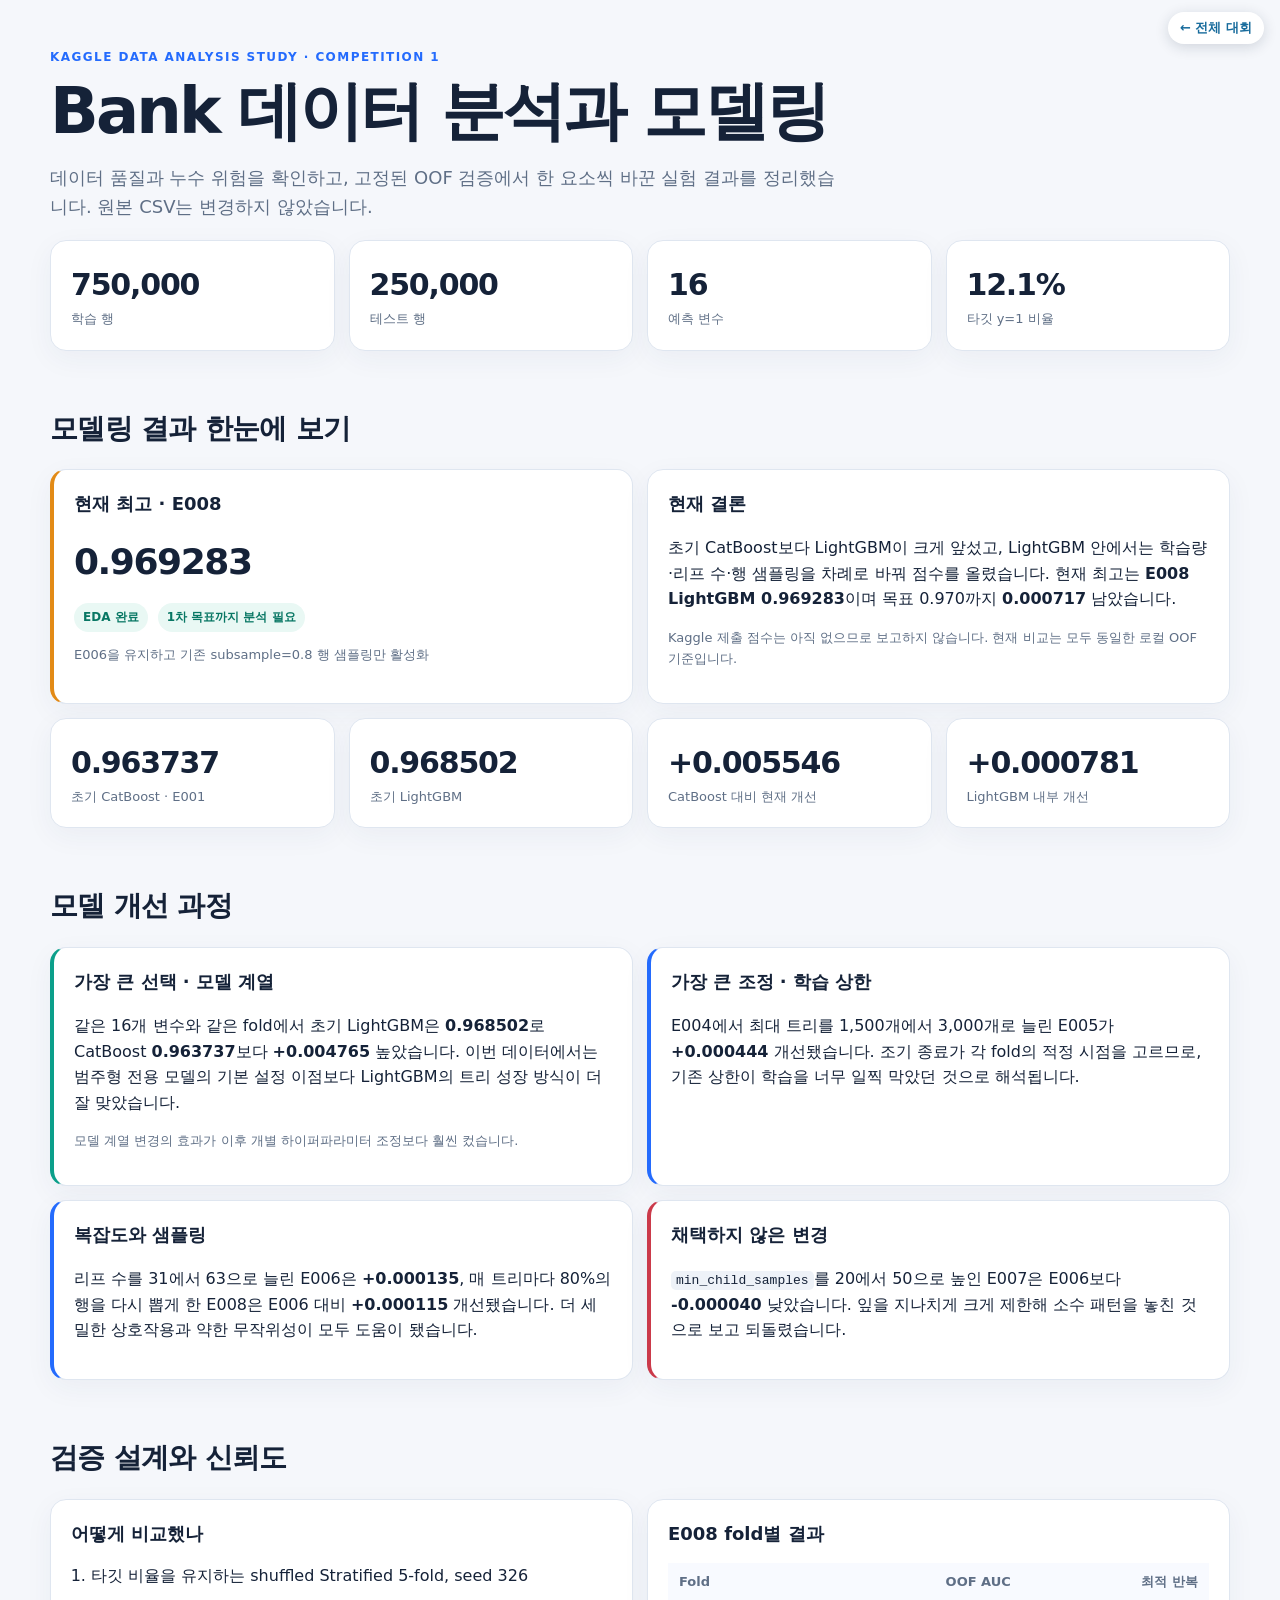
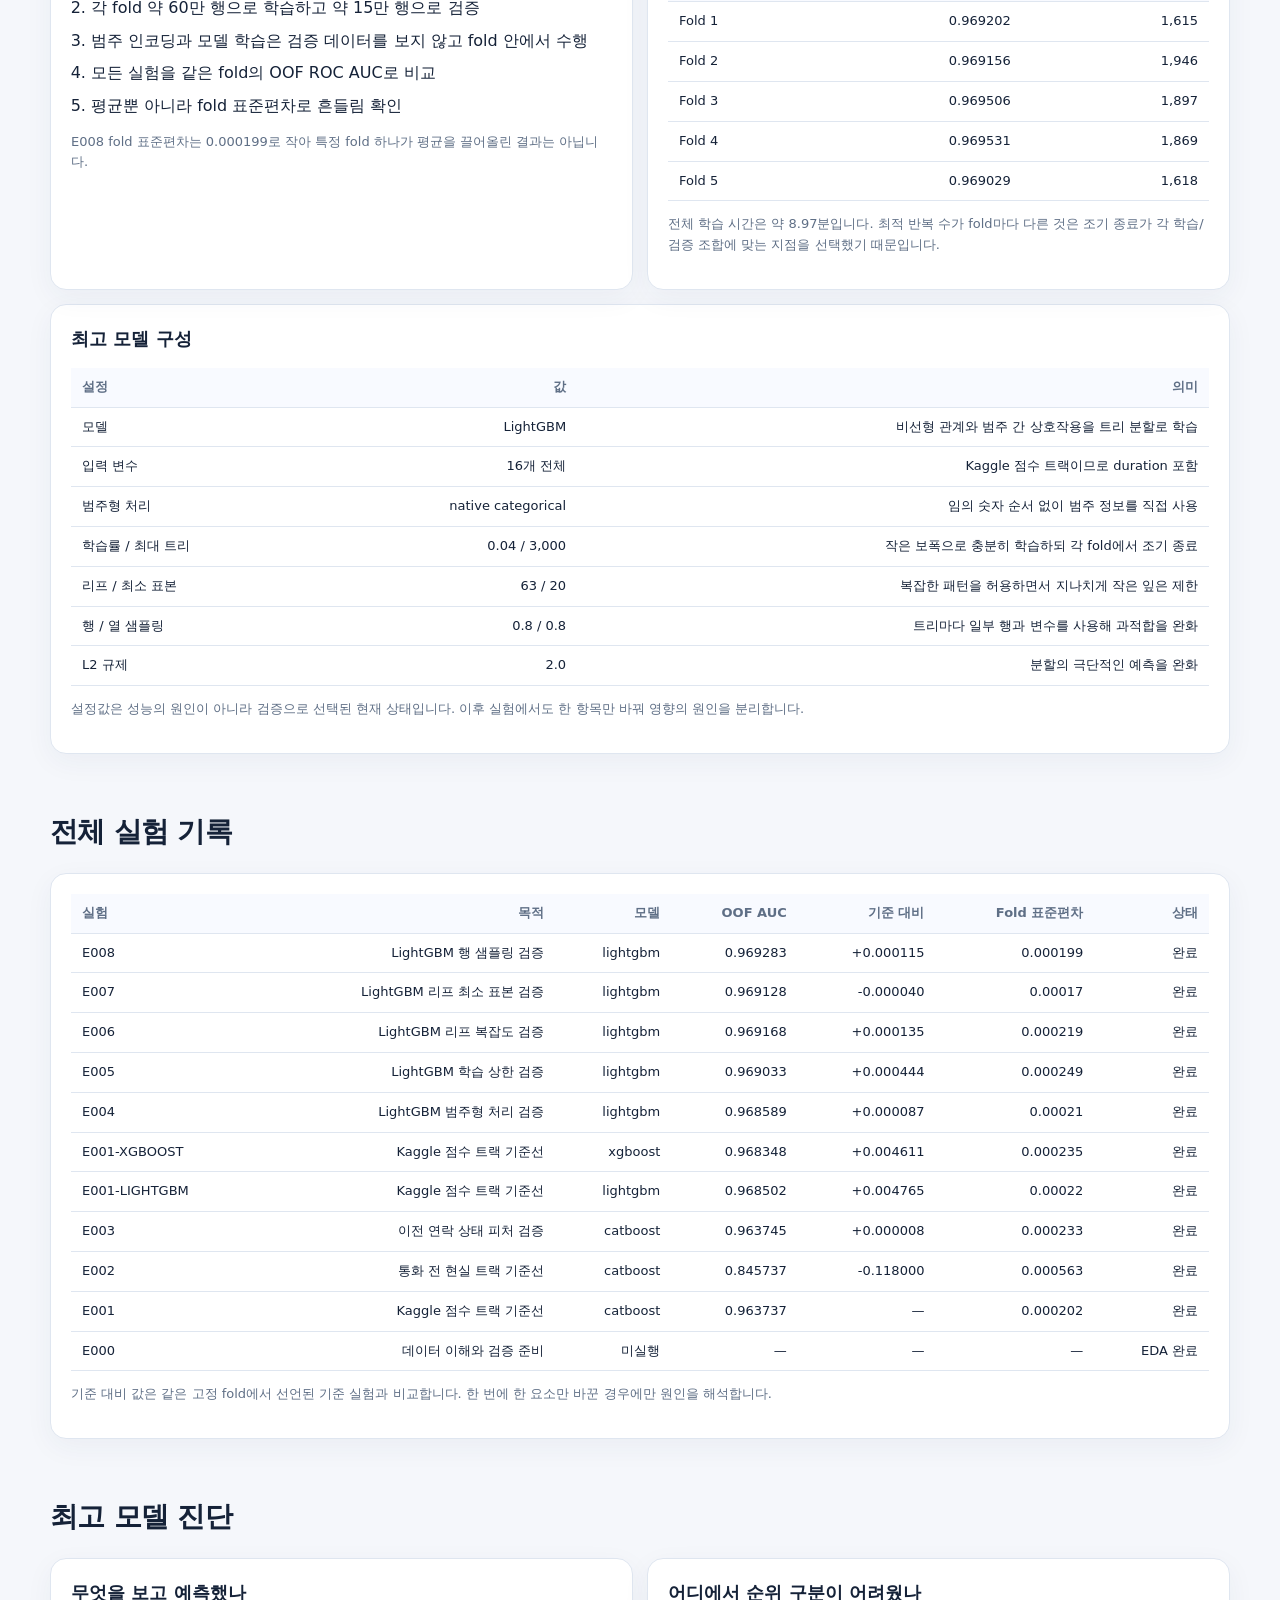
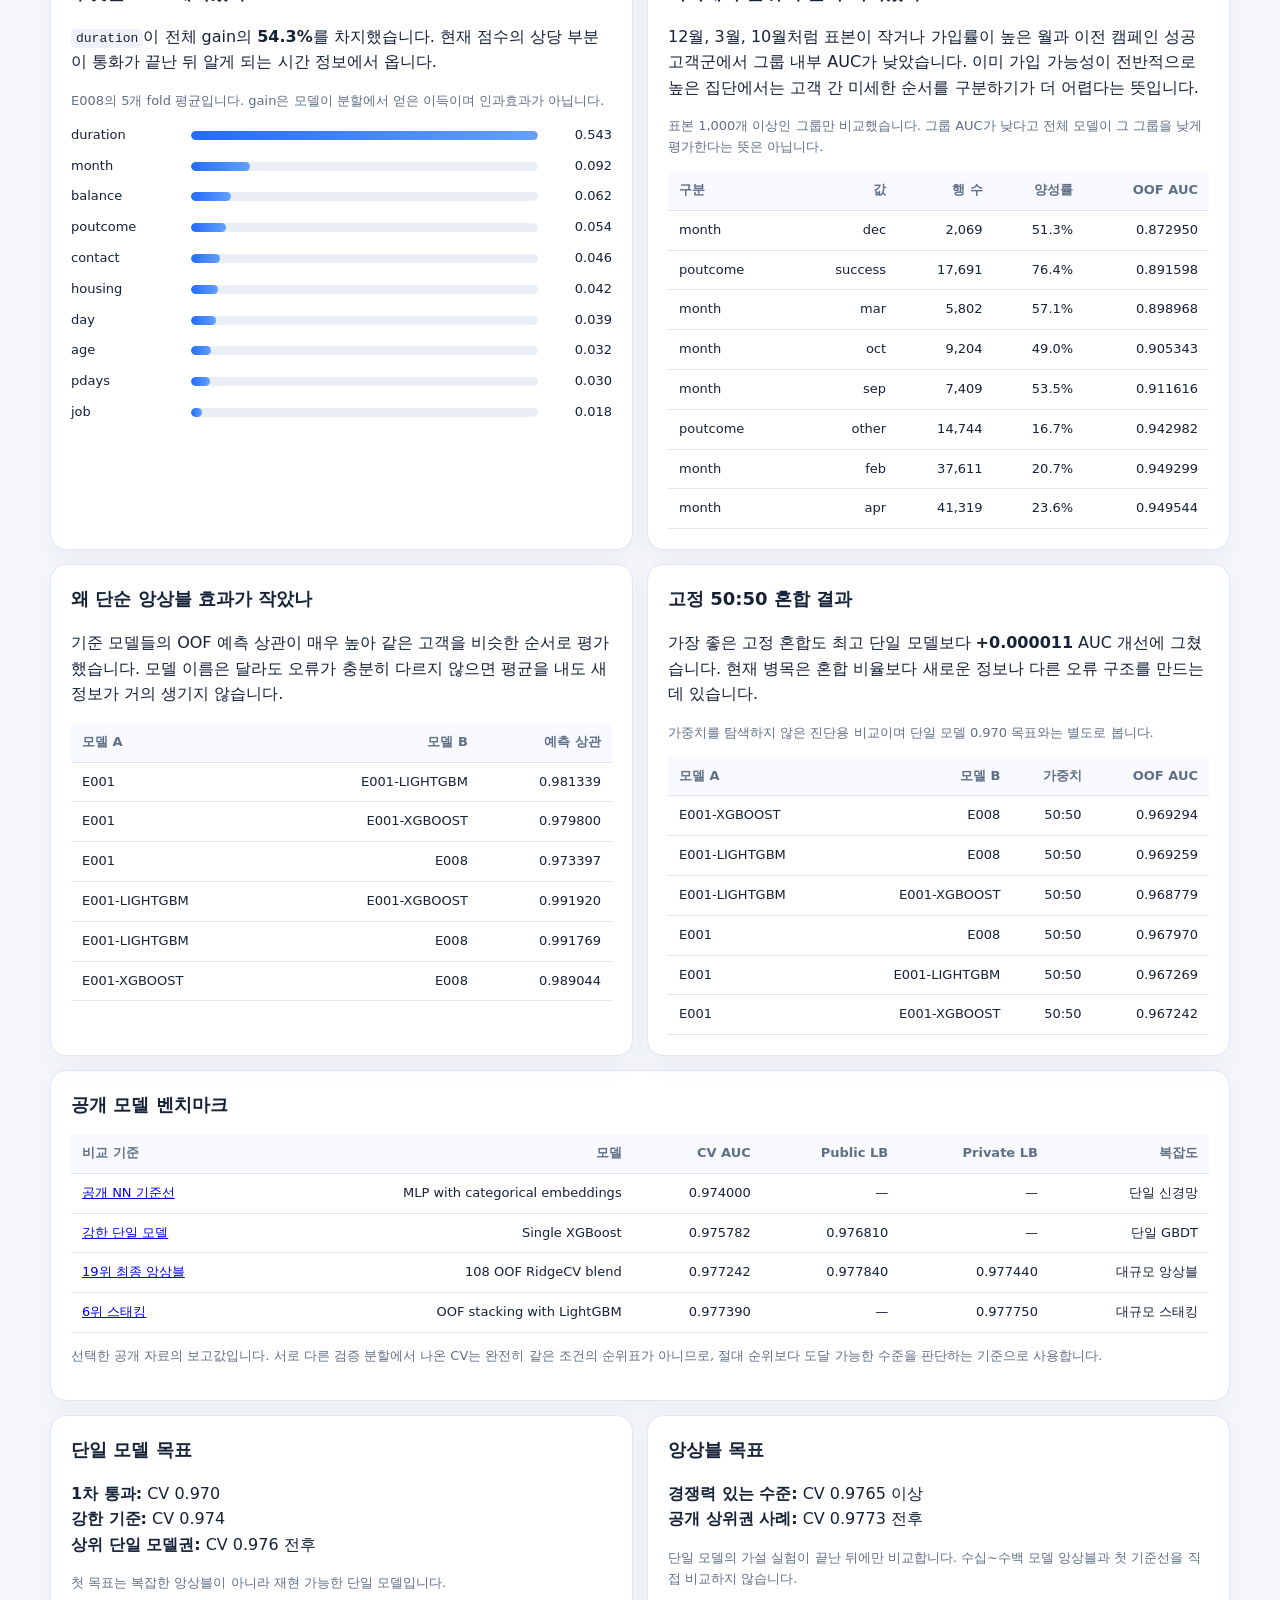
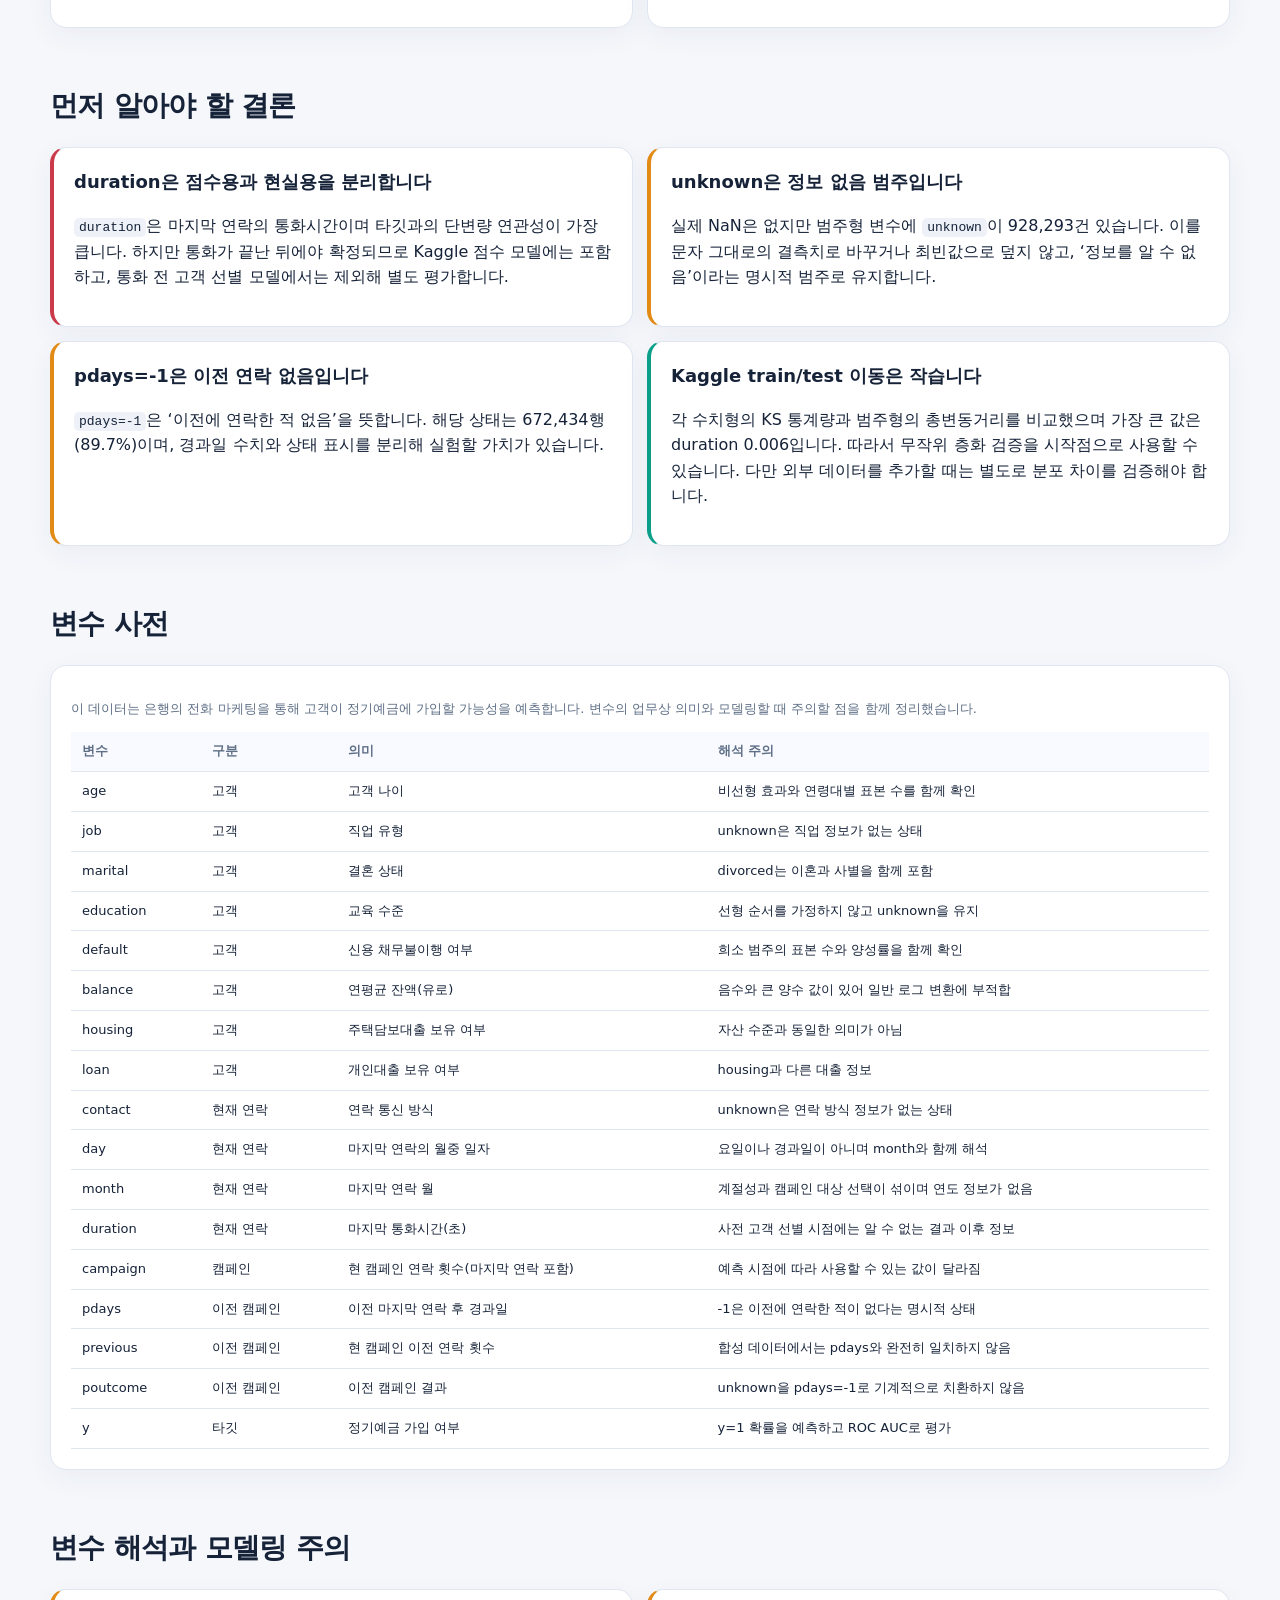
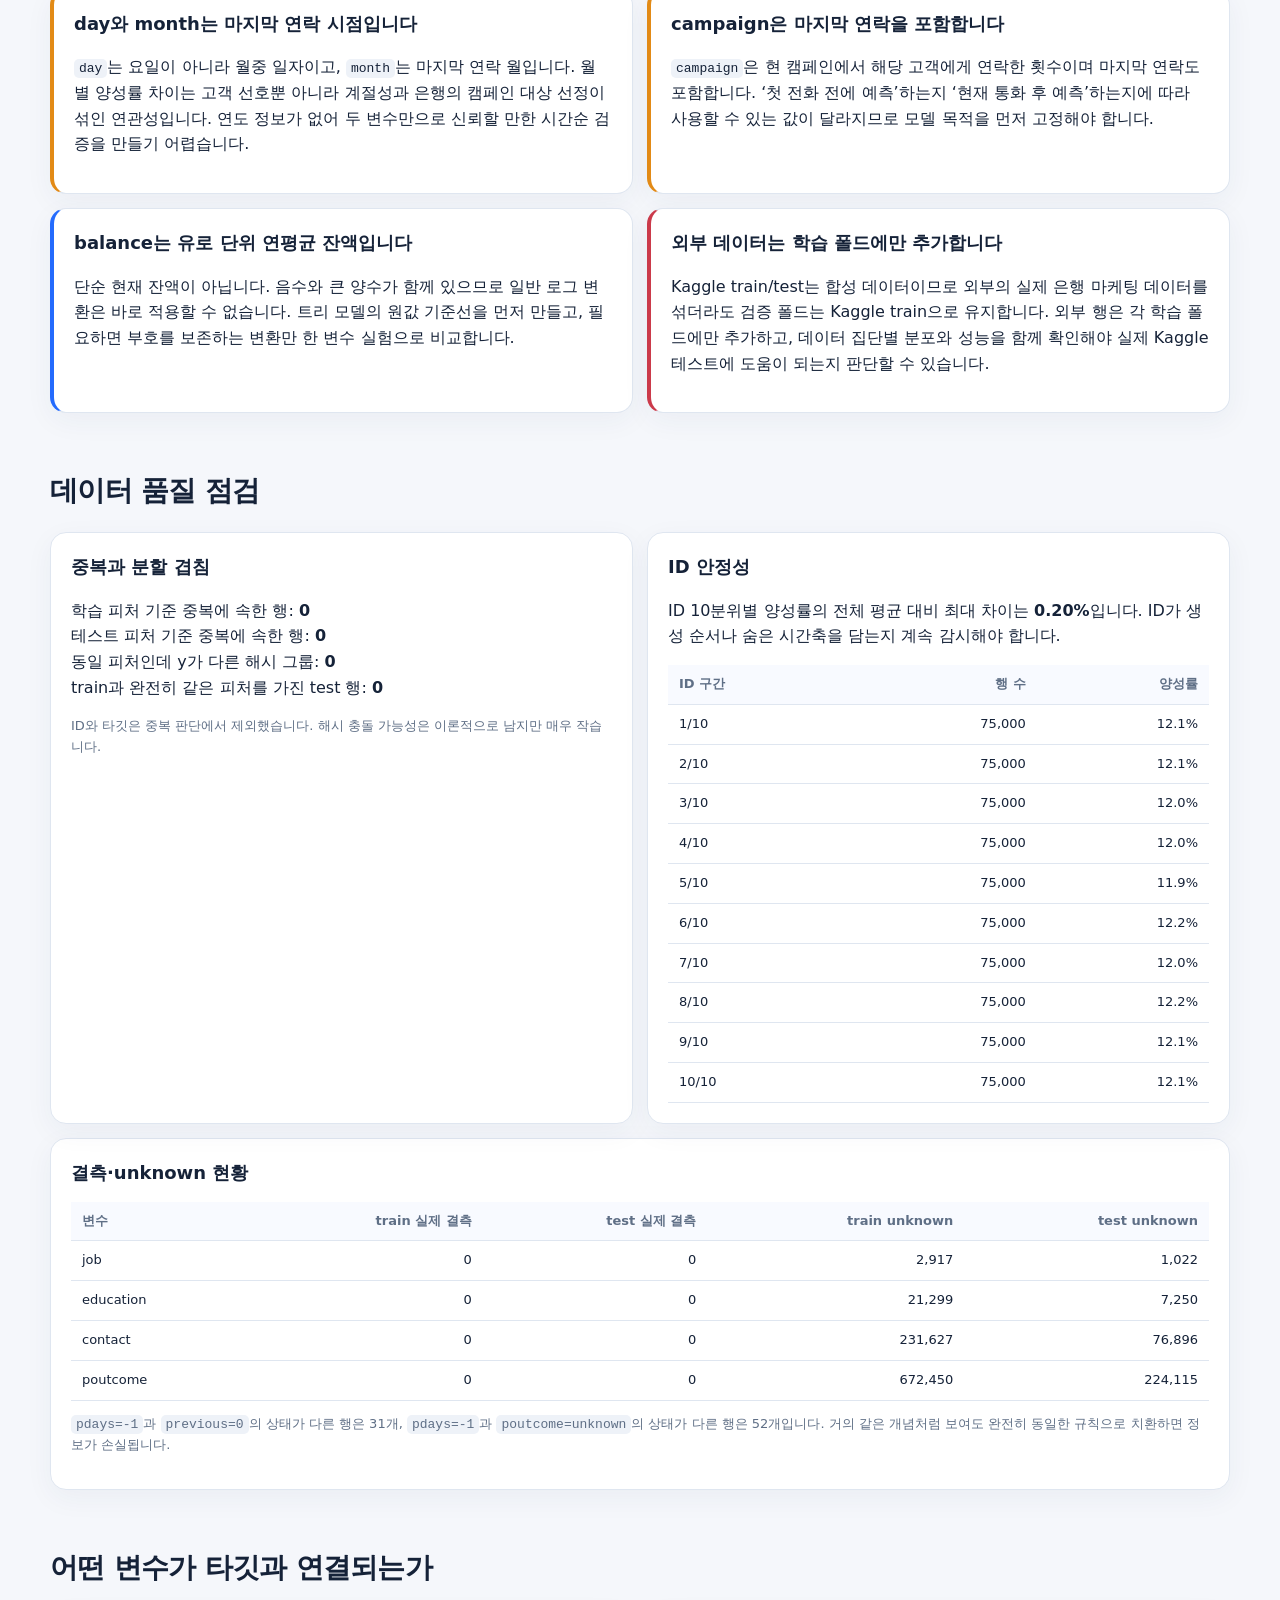
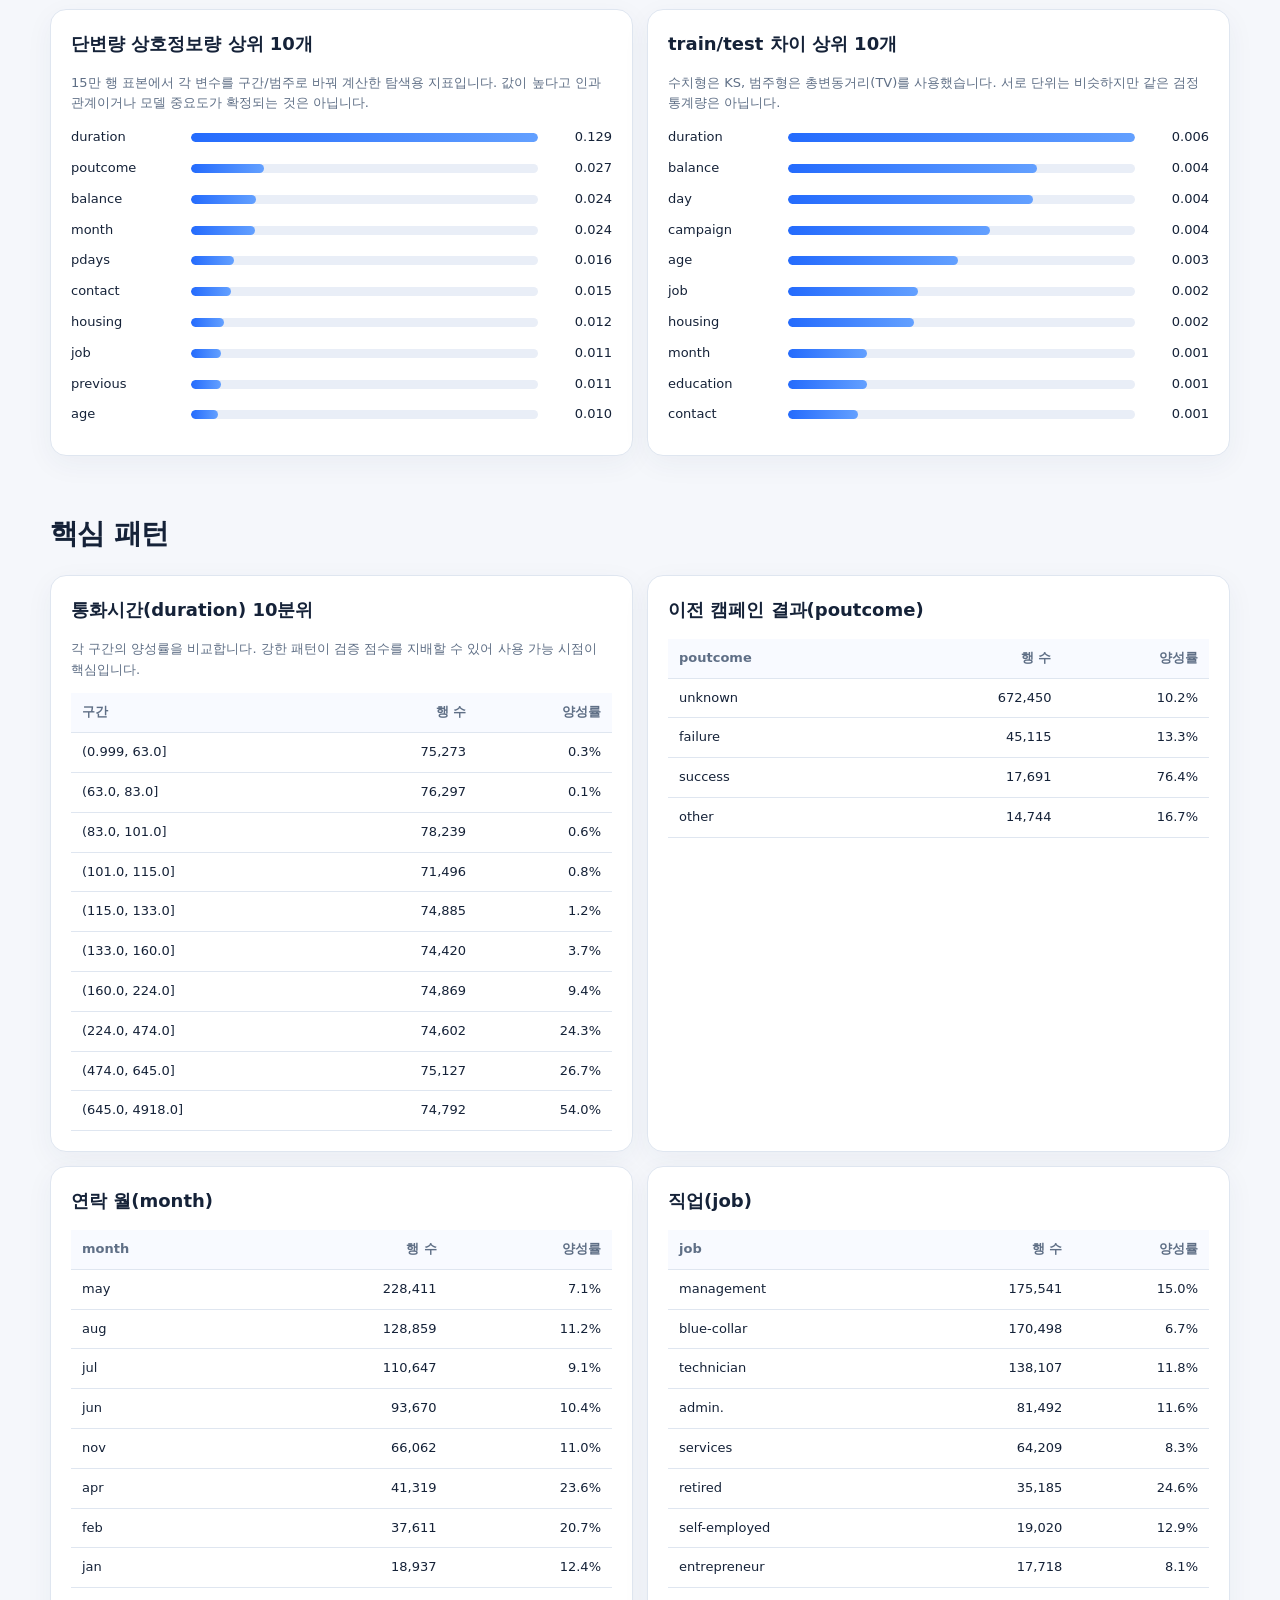
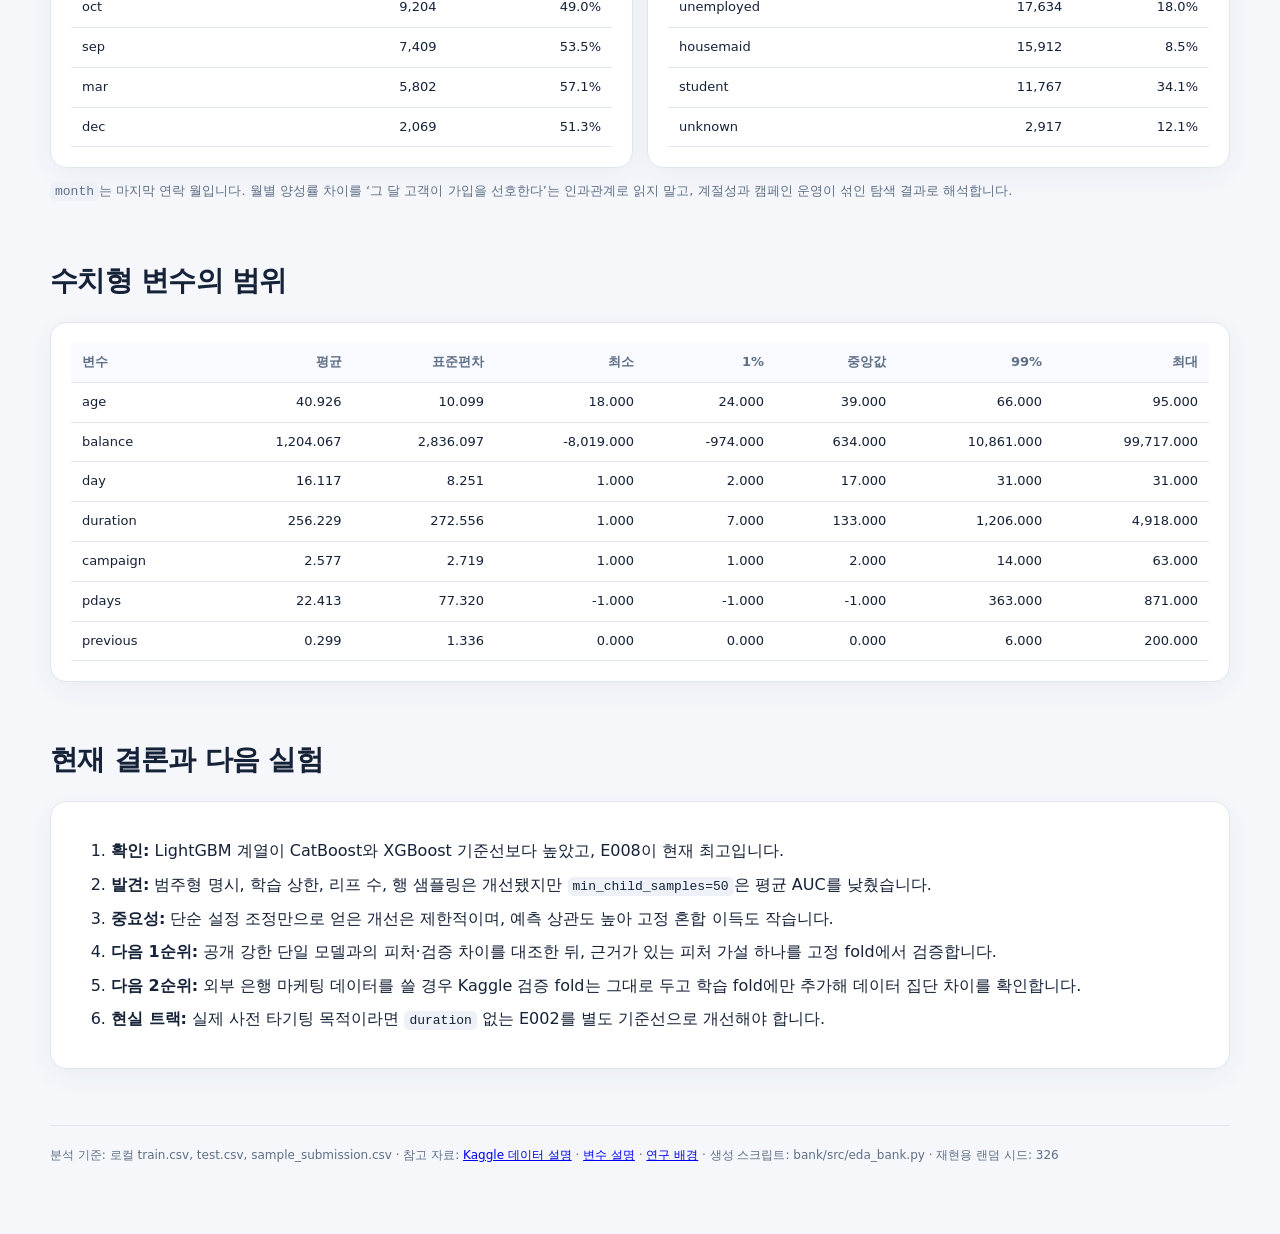
==== bank/docs/index.html @ 56704b51 "Automate unified report publishing" ====
<!doctype html><html lang="ko"><head><meta charset="utf-8"><meta name="viewport" content="width=device-width,initial-scale=1"><meta name="description" content="Bank Kaggle 데이터 분석과 모델링 실험"><title>Bank 데이터 분석과 모델링</title><style>
    :root{--bg:#f5f7fb;--card:#fff;--ink:#152238;--muted:#5f6f86;--line:#dfe6f0;--blue:#246bfd;--teal:#0b9f8a;--amber:#e28a16;--red:#cb3a4a}
    *{box-sizing:border-box}body{margin:0;background:var(--bg);color:var(--ink);font-family:Inter,"Noto Sans KR",system-ui,sans-serif;line-height:1.6}
    main{width:min(1180px,calc(100% - 32px));margin:auto;padding:48px 0 72px}.eyebrow{color:var(--blue);font-weight:800;font-size:12px;letter-spacing:.12em;text-transform:uppercase}
    h1{font-size:clamp(36px,6vw,64px);line-height:1.08;letter-spacing:-.045em;margin:10px 0 14px}.lead{font-size:18px;color:var(--muted);max-width:800px}
    h2{font-size:28px;letter-spacing:-.025em;margin:56px 0 18px}h3{margin:0 0 14px;font-size:18px}.grid{display:grid;grid-template-columns:repeat(4,1fr);gap:14px}.two{grid-template-columns:repeat(2,1fr)}
    .card,article{background:var(--card);border:1px solid var(--line);border-radius:16px;padding:20px;box-shadow:0 8px 28px rgba(33,56,93,.05)}.metric{font-size:30px;font-weight:800;letter-spacing:-.04em}.label,.note{color:var(--muted);font-size:13px}
    .finding{border-left:4px solid var(--blue)}.warning{border-left-color:var(--amber)}.risk{border-left-color:var(--red)}.good{border-left-color:var(--teal)}
    .status-line{display:flex;align-items:center;gap:10px;margin-top:12px}.pill{display:inline-flex;padding:5px 9px;border-radius:999px;background:#e9f8f4;color:#087764;font-size:12px;font-weight:800}.pending{background:#fff3df;color:#9a5a05}.score-empty{font-size:36px;font-weight:800;letter-spacing:-.04em}.rule-list{margin:0;padding-left:20px}.rule-list li{margin:7px 0}
    .table-wrap{overflow-x:auto}table{width:100%;border-collapse:collapse;font-size:13px}th,td{padding:9px 11px;border-bottom:1px solid var(--line);text-align:right;white-space:nowrap}th{color:var(--muted);font-weight:700;background:#f8faff}th:first-child,td:first-child{text-align:left}.dictionary th,.dictionary td{text-align:left}.dictionary td:nth-child(3),.dictionary td:nth-child(4){white-space:normal;min-width:220px}
    .bar-row{display:grid;grid-template-columns:110px 1fr 64px;gap:10px;align-items:center;margin:10px 0;font-size:13px}.bar-track{height:9px;background:#e9eef7;border-radius:9px;overflow:hidden}.bar-track span{display:block;height:100%;background:linear-gradient(90deg,var(--blue),#63a0ff);border-radius:9px}.bar-value{text-align:right;font-variant-numeric:tabular-nums}
    code{background:#eef2f8;padding:2px 5px;border-radius:5px}ol li{margin:8px 0}.small{font-size:12px;color:var(--muted)}footer{margin-top:56px;padding-top:20px;border-top:1px solid var(--line);color:var(--muted);font-size:12px}
    @media(max-width:820px){.grid,.two{grid-template-columns:1fr 1fr}}@media(max-width:560px){main{padding-top:28px}.grid,.two{grid-template-columns:1fr}.bar-row{grid-template-columns:88px 1fr 58px}h2{margin-top:42px}}
    </style></head>
    <body><a href="../" aria-label="Data Study 전체 대회" style="position:fixed;z-index:20;top:12px;right:16px;padding:8px 12px;border-radius:999px;background:#fff;color:#176b9c;text-decoration:none;font:700 13px/1.2 system-ui;box-shadow:0 3px 14px rgba(16,39,63,.16)">← 전체 대회</a><main><div class="eyebrow">Kaggle Data Analysis Study · Competition 1</div><h1>Bank 데이터 분석과 모델링</h1>
    <p class="lead">데이터 품질과 누수 위험을 확인하고, 고정된 OOF 검증에서 한 요소씩 바꾼 실험 결과를 정리했습니다. 원본 CSV는 변경하지 않았습니다.</p>
    <section class="grid"><div class="card"><div class="metric">750,000</div><div class="label">학습 행</div></div><div class="card"><div class="metric">250,000</div><div class="label">테스트 행</div></div><div class="card"><div class="metric">16</div><div class="label">예측 변수</div></div><div class="card"><div class="metric">12.1%</div><div class="label">타깃 y=1 비율</div></div></section>

    <h2>모델링 결과 한눈에 보기</h2><section class="grid two">
      <article class="finding warning"><h3>현재 최고 · E008</h3><div class="score-empty">0.969283</div><div class="status-line"><span class="pill">EDA 완료</span><span class="pill">1차 목표까지 분석 필요</span></div><p class="note">E006을 유지하고 기존 subsample=0.8 행 샘플링만 활성화</p></article>
      <article><h3>현재 결론</h3><p>초기 CatBoost보다 LightGBM이 크게 앞섰고, LightGBM 안에서는 학습량·리프 수·행 샘플링을 차례로 바꿔 점수를 올렸습니다. 현재 최고는 <strong>E008 LightGBM 0.969283</strong>이며 목표 0.970까지 <strong>0.000717</strong> 남았습니다.</p><p class="note">Kaggle 제출 점수는 아직 없으므로 보고하지 않습니다. 현재 비교는 모두 동일한 로컬 OOF 기준입니다.</p></article>
    </section>
    <section class="grid" style="margin-top:14px"><div class="card"><div class="metric">0.963737</div><div class="label">초기 CatBoost · E001</div></div><div class="card"><div class="metric">0.968502</div><div class="label">초기 LightGBM</div></div><div class="card"><div class="metric">+0.005546</div><div class="label">CatBoost 대비 현재 개선</div></div><div class="card"><div class="metric">+0.000781</div><div class="label">LightGBM 내부 개선</div></div></section>

    <h2>모델 개선 과정</h2><section class="grid two">
      <article class="finding good"><h3>가장 큰 선택 · 모델 계열</h3><p>같은 16개 변수와 같은 fold에서 초기 LightGBM은 <strong>0.968502</strong>로 CatBoost <strong>0.963737</strong>보다 <strong>+0.004765</strong> 높았습니다. 이번 데이터에서는 범주형 전용 모델의 기본 설정 이점보다 LightGBM의 트리 성장 방식이 더 잘 맞았습니다.</p><p class="note">모델 계열 변경의 효과가 이후 개별 하이퍼파라미터 조정보다 훨씬 컸습니다.</p></article>
      <article class="finding"><h3>가장 큰 조정 · 학습 상한</h3><p>E004에서 최대 트리를 1,500개에서 3,000개로 늘린 E005가 <strong>+0.000444</strong> 개선됐습니다. 조기 종료가 각 fold의 적정 시점을 고르므로, 기존 상한이 학습을 너무 일찍 막았던 것으로 해석됩니다.</p></article>
      <article class="finding"><h3>복잡도와 샘플링</h3><p>리프 수를 31에서 63으로 늘린 E006은 <strong>+0.000135</strong>, 매 트리마다 80%의 행을 다시 뽑게 한 E008은 E006 대비 <strong>+0.000115</strong> 개선됐습니다. 더 세밀한 상호작용과 약한 무작위성이 모두 도움이 됐습니다.</p></article>
      <article class="finding risk"><h3>채택하지 않은 변경</h3><p><code>min_child_samples</code>를 20에서 50으로 높인 E007은 E006보다 <strong>-0.000040</strong> 낮았습니다. 잎을 지나치게 크게 제한해 소수 패턴을 놓친 것으로 보고 되돌렸습니다.</p></article>
    </section>

    <h2>검증 설계와 신뢰도</h2><section class="grid two">
      <article><h3>어떻게 비교했나</h3><ol class="rule-list"><li>타깃 비율을 유지하는 shuffled Stratified 5-fold, seed 326</li><li>각 fold 약 60만 행으로 학습하고 약 15만 행으로 검증</li><li>범주 인코딩과 모델 학습은 검증 데이터를 보지 않고 fold 안에서 수행</li><li>모든 실험을 같은 fold의 OOF ROC AUC로 비교</li><li>평균뿐 아니라 fold 표준편차로 흔들림 확인</li></ol><p class="note">E008 fold 표준편차는 0.000199로 작아 특정 fold 하나가 평균을 끌어올린 결과는 아닙니다.</p></article>
      <article><h3>E008 fold별 결과</h3><div class="table-wrap"><table><thead><tr><th>Fold</th><th>OOF AUC</th><th>최적 반복</th></tr></thead><tbody><tr><td>Fold 1</td><td>0.969202</td><td>1,615</td></tr><tr><td>Fold 2</td><td>0.969156</td><td>1,946</td></tr><tr><td>Fold 3</td><td>0.969506</td><td>1,897</td></tr><tr><td>Fold 4</td><td>0.969531</td><td>1,869</td></tr><tr><td>Fold 5</td><td>0.969029</td><td>1,618</td></tr></tbody></table></div><p class="note">전체 학습 시간은 약 8.97분입니다. 최적 반복 수가 fold마다 다른 것은 조기 종료가 각 학습/검증 조합에 맞는 지점을 선택했기 때문입니다.</p></article>
    </section>
    <article style="margin-top:14px"><h3>최고 모델 구성</h3><div class="table-wrap"><table><thead><tr><th>설정</th><th>값</th><th>의미</th></tr></thead><tbody><tr><td>모델</td><td>LightGBM</td><td>비선형 관계와 범주 간 상호작용을 트리 분할로 학습</td></tr><tr><td>입력 변수</td><td>16개 전체</td><td>Kaggle 점수 트랙이므로 duration 포함</td></tr><tr><td>범주형 처리</td><td>native categorical</td><td>임의 숫자 순서 없이 범주 정보를 직접 사용</td></tr><tr><td>학습률 / 최대 트리</td><td>0.04 / 3,000</td><td>작은 보폭으로 충분히 학습하되 각 fold에서 조기 종료</td></tr><tr><td>리프 / 최소 표본</td><td>63 / 20</td><td>복잡한 패턴을 허용하면서 지나치게 작은 잎은 제한</td></tr><tr><td>행 / 열 샘플링</td><td>0.8 / 0.8</td><td>트리마다 일부 행과 변수를 사용해 과적합을 완화</td></tr><tr><td>L2 규제</td><td>2.0</td><td>분할의 극단적인 예측을 완화</td></tr></tbody></table></div><p class="note">설정값은 성능의 원인이 아니라 검증으로 선택된 현재 상태입니다. 이후 실험에서도 한 항목만 바꿔 영향의 원인을 분리합니다.</p></article>

    <h2>전체 실험 기록</h2><article><div class="table-wrap"><table><thead><tr><th>실험</th><th>목적</th><th>모델</th><th>OOF AUC</th><th>기준 대비</th><th>Fold 표준편차</th><th>상태</th></tr></thead><tbody><tr><td>E008</td><td>LightGBM 행 샘플링 검증</td><td>lightgbm</td><td>0.969283</td><td>+0.000115</td><td>0.000199</td><td>완료</td></tr><tr><td>E007</td><td>LightGBM 리프 최소 표본 검증</td><td>lightgbm</td><td>0.969128</td><td>-0.000040</td><td>0.00017</td><td>완료</td></tr><tr><td>E006</td><td>LightGBM 리프 복잡도 검증</td><td>lightgbm</td><td>0.969168</td><td>+0.000135</td><td>0.000219</td><td>완료</td></tr><tr><td>E005</td><td>LightGBM 학습 상한 검증</td><td>lightgbm</td><td>0.969033</td><td>+0.000444</td><td>0.000249</td><td>완료</td></tr><tr><td>E004</td><td>LightGBM 범주형 처리 검증</td><td>lightgbm</td><td>0.968589</td><td>+0.000087</td><td>0.00021</td><td>완료</td></tr><tr><td>E001-XGBOOST</td><td>Kaggle 점수 트랙 기준선</td><td>xgboost</td><td>0.968348</td><td>+0.004611</td><td>0.000235</td><td>완료</td></tr><tr><td>E001-LIGHTGBM</td><td>Kaggle 점수 트랙 기준선</td><td>lightgbm</td><td>0.968502</td><td>+0.004765</td><td>0.00022</td><td>완료</td></tr><tr><td>E003</td><td>이전 연락 상태 피처 검증</td><td>catboost</td><td>0.963745</td><td>+0.000008</td><td>0.000233</td><td>완료</td></tr><tr><td>E002</td><td>통화 전 현실 트랙 기준선</td><td>catboost</td><td>0.845737</td><td>-0.118000</td><td>0.000563</td><td>완료</td></tr><tr><td>E001</td><td>Kaggle 점수 트랙 기준선</td><td>catboost</td><td>0.963737</td><td>—</td><td>0.000202</td><td>완료</td></tr><tr><td>E000</td><td>데이터 이해와 검증 준비</td><td>미실행</td><td>—</td><td>—</td><td>—</td><td>EDA 완료</td></tr></tbody></table></div><p class="note">기준 대비 값은 같은 고정 fold에서 선언된 기준 실험과 비교합니다. 한 번에 한 요소만 바꾼 경우에만 원인을 해석합니다.</p></article>

        <h2>최고 모델 진단</h2><section class="grid two">
          <article><h3>무엇을 보고 예측했나</h3><p><code>duration</code>이 전체 gain의 <strong>54.3%</strong>를 차지했습니다. 현재 점수의 상당 부분이 통화가 끝난 뒤 알게 되는 시간 정보에서 옵니다.</p><p class="note">E008의 5개 fold 평균입니다. gain은 모델이 분할에서 얻은 이득이며 인과효과가 아닙니다.</p><div class="bar-row"><div class="bar-label">duration</div><div class="bar-track"><span style="width:100.0%"></span></div><div class="bar-value">0.543</div></div><div class="bar-row"><div class="bar-label">month</div><div class="bar-track"><span style="width:17.0%"></span></div><div class="bar-value">0.092</div></div><div class="bar-row"><div class="bar-label">balance</div><div class="bar-track"><span style="width:11.4%"></span></div><div class="bar-value">0.062</div></div><div class="bar-row"><div class="bar-label">poutcome</div><div class="bar-track"><span style="width:10.0%"></span></div><div class="bar-value">0.054</div></div><div class="bar-row"><div class="bar-label">contact</div><div class="bar-track"><span style="width:8.4%"></span></div><div class="bar-value">0.046</div></div><div class="bar-row"><div class="bar-label">housing</div><div class="bar-track"><span style="width:7.7%"></span></div><div class="bar-value">0.042</div></div><div class="bar-row"><div class="bar-label">day</div><div class="bar-track"><span style="width:7.2%"></span></div><div class="bar-value">0.039</div></div><div class="bar-row"><div class="bar-label">age</div><div class="bar-track"><span style="width:5.8%"></span></div><div class="bar-value">0.032</div></div><div class="bar-row"><div class="bar-label">pdays</div><div class="bar-track"><span style="width:5.6%"></span></div><div class="bar-value">0.030</div></div><div class="bar-row"><div class="bar-label">job</div><div class="bar-track"><span style="width:3.3%"></span></div><div class="bar-value">0.018</div></div></article>
          <article><h3>어디에서 순위 구분이 어려웠나</h3><p>12월, 3월, 10월처럼 표본이 작거나 가입률이 높은 월과 이전 캠페인 성공 고객군에서 그룹 내부 AUC가 낮았습니다. 이미 가입 가능성이 전반적으로 높은 집단에서는 고객 간 미세한 순서를 구분하기가 더 어렵다는 뜻입니다.</p><p class="note">표본 1,000개 이상인 그룹만 비교했습니다. 그룹 AUC가 낮다고 전체 모델이 그 그룹을 낮게 평가한다는 뜻은 아닙니다.</p><div class="table-wrap"><table><thead><tr><th>구분</th><th>값</th><th>행 수</th><th>양성률</th><th>OOF AUC</th></tr></thead><tbody><tr><td>month</td><td>dec</td><td>2,069</td><td>51.3%</td><td>0.872950</td></tr><tr><td>poutcome</td><td>success</td><td>17,691</td><td>76.4%</td><td>0.891598</td></tr><tr><td>month</td><td>mar</td><td>5,802</td><td>57.1%</td><td>0.898968</td></tr><tr><td>month</td><td>oct</td><td>9,204</td><td>49.0%</td><td>0.905343</td></tr><tr><td>month</td><td>sep</td><td>7,409</td><td>53.5%</td><td>0.911616</td></tr><tr><td>poutcome</td><td>other</td><td>14,744</td><td>16.7%</td><td>0.942982</td></tr><tr><td>month</td><td>feb</td><td>37,611</td><td>20.7%</td><td>0.949299</td></tr><tr><td>month</td><td>apr</td><td>41,319</td><td>23.6%</td><td>0.949544</td></tr></tbody></table></div></article>
          <article><h3>왜 단순 앙상블 효과가 작았나</h3><p>기준 모델들의 OOF 예측 상관이 매우 높아 같은 고객을 비슷한 순서로 평가했습니다. 모델 이름은 달라도 오류가 충분히 다르지 않으면 평균을 내도 새 정보가 거의 생기지 않습니다.</p><div class="table-wrap"><table><thead><tr><th>모델 A</th><th>모델 B</th><th>예측 상관</th></tr></thead><tbody><tr><td>E001</td><td>E001-LIGHTGBM</td><td>0.981339</td></tr><tr><td>E001</td><td>E001-XGBOOST</td><td>0.979800</td></tr><tr><td>E001</td><td>E008</td><td>0.973397</td></tr><tr><td>E001-LIGHTGBM</td><td>E001-XGBOOST</td><td>0.991920</td></tr><tr><td>E001-LIGHTGBM</td><td>E008</td><td>0.991769</td></tr><tr><td>E001-XGBOOST</td><td>E008</td><td>0.989044</td></tr></tbody></table></div></article>
          <article><h3>고정 50:50 혼합 결과</h3><p>가장 좋은 고정 혼합도 최고 단일 모델보다 <strong>+0.000011</strong> AUC 개선에 그쳤습니다. 현재 병목은 혼합 비율보다 새로운 정보나 다른 오류 구조를 만드는 데 있습니다.</p><p class="note">가중치를 탐색하지 않은 진단용 비교이며 단일 모델 0.970 목표와는 별도로 봅니다.</p><div class="table-wrap"><table><thead><tr><th>모델 A</th><th>모델 B</th><th>가중치</th><th>OOF AUC</th></tr></thead><tbody><tr><td>E001-XGBOOST</td><td>E008</td><td>50:50</td><td>0.969294</td></tr><tr><td>E001-LIGHTGBM</td><td>E008</td><td>50:50</td><td>0.969259</td></tr><tr><td>E001-LIGHTGBM</td><td>E001-XGBOOST</td><td>50:50</td><td>0.968779</td></tr><tr><td>E001</td><td>E008</td><td>50:50</td><td>0.967970</td></tr><tr><td>E001</td><td>E001-LIGHTGBM</td><td>50:50</td><td>0.967269</td></tr><tr><td>E001</td><td>E001-XGBOOST</td><td>50:50</td><td>0.967242</td></tr></tbody></table></div></article>
        </section>
    <article style="margin-top:14px"><h3>공개 모델 벤치마크</h3><div class="table-wrap"><table><thead><tr><th>비교 기준</th><th>모델</th><th>CV AUC</th><th>Public LB</th><th>Private LB</th><th>복잡도</th></tr></thead><tbody><tr><td><a href="https://www.kaggle.com/competitions/playground-series-s5e8/discussion/600617" target="_blank" rel="noopener noreferrer">공개 NN 기준선</a></td><td>MLP with categorical embeddings</td><td>0.974000</td><td>—</td><td>—</td><td>단일 신경망</td></tr><tr><td><a href="https://www.kaggle.com/code/mahoganybuttstrings/pg-s5e8-single-xgb-cv-0-975782-lb-0-97681" target="_blank" rel="noopener noreferrer">강한 단일 모델</a></td><td>Single XGBoost</td><td>0.975782</td><td>0.976810</td><td>—</td><td>단일 GBDT</td></tr><tr><td><a href="https://www.kaggle.com/competitions/playground-series-s5e8/writeups/19th-place-solution-108-oofs-blending-with-ridgecv" target="_blank" rel="noopener noreferrer">19위 최종 앙상블</a></td><td>108 OOF RidgeCV blend</td><td>0.977242</td><td>0.977840</td><td>0.977440</td><td>대규모 앙상블</td></tr><tr><td><a href="https://www.kaggle.com/competitions/playground-series-s5e8/writeups/6th-place-solution-oof-stacking-with-lgbm" target="_blank" rel="noopener noreferrer">6위 스태킹</a></td><td>OOF stacking with LightGBM</td><td>0.977390</td><td>—</td><td>0.977750</td><td>대규모 스태킹</td></tr></tbody></table></div><p class="note">선택한 공개 자료의 보고값입니다. 서로 다른 검증 분할에서 나온 CV는 완전히 같은 조건의 순위표가 아니므로, 절대 순위보다 도달 가능한 수준을 판단하는 기준으로 사용합니다.</p></article>
    <section class="grid two" style="margin-top:14px"><article><h3>단일 모델 목표</h3><p><strong>1차 통과:</strong> CV 0.970<br><strong>강한 기준:</strong> CV 0.974<br><strong>상위 단일 모델권:</strong> CV 0.976 전후</p><p class="note">첫 목표는 복잡한 앙상블이 아니라 재현 가능한 단일 모델입니다.</p></article><article><h3>앙상블 목표</h3><p><strong>경쟁력 있는 수준:</strong> CV 0.9765 이상<br><strong>공개 상위권 사례:</strong> CV 0.9773 전후</p><p class="note">단일 모델의 가설 실험이 끝난 뒤에만 비교합니다. 수십~수백 모델 앙상블과 첫 기준선을 직접 비교하지 않습니다.</p></article></section>

    <h2>먼저 알아야 할 결론</h2><section class="grid two">
      <article class="finding risk"><h3>duration은 점수용과 현실용을 분리합니다</h3><p><code>duration</code>은 마지막 연락의 통화시간이며 타깃과의 단변량 연관성이 가장 큽니다. 하지만 통화가 끝난 뒤에야 확정되므로 Kaggle 점수 모델에는 포함하고, 통화 전 고객 선별 모델에서는 제외해 별도 평가합니다.</p></article>
      <article class="finding warning"><h3>unknown은 정보 없음 범주입니다</h3><p>실제 NaN은 없지만 범주형 변수에 <code>unknown</code>이 928,293건 있습니다. 이를 문자 그대로의 결측치로 바꾸거나 최빈값으로 덮지 않고, ‘정보를 알 수 없음’이라는 명시적 범주로 유지합니다.</p></article>
      <article class="finding warning"><h3>pdays=-1은 이전 연락 없음입니다</h3><p><code>pdays=-1</code>은 ‘이전에 연락한 적 없음’을 뜻합니다. 해당 상태는 672,434행(89.7%)이며, 경과일 수치와 상태 표시를 분리해 실험할 가치가 있습니다.</p></article>
      <article class="finding good"><h3>Kaggle train/test 이동은 작습니다</h3><p>각 수치형의 KS 통계량과 범주형의 총변동거리를 비교했으며 가장 큰 값은 duration 0.006입니다. 따라서 무작위 층화 검증을 시작점으로 사용할 수 있습니다. 다만 외부 데이터를 추가할 때는 별도로 분포 차이를 검증해야 합니다.</p></article>
    </section>

    <h2>변수 사전</h2><article><p class="note">이 데이터는 은행의 전화 마케팅을 통해 고객이 정기예금에 가입할 가능성을 예측합니다. 변수의 업무상 의미와 모델링할 때 주의할 점을 함께 정리했습니다.</p><div class="table-wrap"><table class="dictionary"><thead><tr><th>변수</th><th>구분</th><th>의미</th><th>해석 주의</th></tr></thead><tbody><tr><td>age</td><td>고객</td><td>고객 나이</td><td>비선형 효과와 연령대별 표본 수를 함께 확인</td></tr><tr><td>job</td><td>고객</td><td>직업 유형</td><td>unknown은 직업 정보가 없는 상태</td></tr><tr><td>marital</td><td>고객</td><td>결혼 상태</td><td>divorced는 이혼과 사별을 함께 포함</td></tr><tr><td>education</td><td>고객</td><td>교육 수준</td><td>선형 순서를 가정하지 않고 unknown을 유지</td></tr><tr><td>default</td><td>고객</td><td>신용 채무불이행 여부</td><td>희소 범주의 표본 수와 양성률을 함께 확인</td></tr><tr><td>balance</td><td>고객</td><td>연평균 잔액(유로)</td><td>음수와 큰 양수 값이 있어 일반 로그 변환에 부적합</td></tr><tr><td>housing</td><td>고객</td><td>주택담보대출 보유 여부</td><td>자산 수준과 동일한 의미가 아님</td></tr><tr><td>loan</td><td>고객</td><td>개인대출 보유 여부</td><td>housing과 다른 대출 정보</td></tr><tr><td>contact</td><td>현재 연락</td><td>연락 통신 방식</td><td>unknown은 연락 방식 정보가 없는 상태</td></tr><tr><td>day</td><td>현재 연락</td><td>마지막 연락의 월중 일자</td><td>요일이나 경과일이 아니며 month와 함께 해석</td></tr><tr><td>month</td><td>현재 연락</td><td>마지막 연락 월</td><td>계절성과 캠페인 대상 선택이 섞이며 연도 정보가 없음</td></tr><tr><td>duration</td><td>현재 연락</td><td>마지막 통화시간(초)</td><td>사전 고객 선별 시점에는 알 수 없는 결과 이후 정보</td></tr><tr><td>campaign</td><td>캠페인</td><td>현 캠페인 연락 횟수(마지막 연락 포함)</td><td>예측 시점에 따라 사용할 수 있는 값이 달라짐</td></tr><tr><td>pdays</td><td>이전 캠페인</td><td>이전 마지막 연락 후 경과일</td><td>-1은 이전에 연락한 적이 없다는 명시적 상태</td></tr><tr><td>previous</td><td>이전 캠페인</td><td>현 캠페인 이전 연락 횟수</td><td>합성 데이터에서는 pdays와 완전히 일치하지 않음</td></tr><tr><td>poutcome</td><td>이전 캠페인</td><td>이전 캠페인 결과</td><td>unknown을 pdays=-1로 기계적으로 치환하지 않음</td></tr><tr><td>y</td><td>타깃</td><td>정기예금 가입 여부</td><td>y=1 확률을 예측하고 ROC AUC로 평가</td></tr></tbody></table></div></article>

    <h2>변수 해석과 모델링 주의</h2><section class="grid two">
      <article class="finding warning"><h3>day와 month는 마지막 연락 시점입니다</h3><p><code>day</code>는 요일이 아니라 월중 일자이고, <code>month</code>는 마지막 연락 월입니다. 월별 양성률 차이는 고객 선호뿐 아니라 계절성과 은행의 캠페인 대상 선정이 섞인 연관성입니다. 연도 정보가 없어 두 변수만으로 신뢰할 만한 시간순 검증을 만들기 어렵습니다.</p></article>
      <article class="finding warning"><h3>campaign은 마지막 연락을 포함합니다</h3><p><code>campaign</code>은 현 캠페인에서 해당 고객에게 연락한 횟수이며 마지막 연락도 포함합니다. ‘첫 전화 전에 예측’하는지 ‘현재 통화 후 예측’하는지에 따라 사용할 수 있는 값이 달라지므로 모델 목적을 먼저 고정해야 합니다.</p></article>
      <article class="finding"><h3>balance는 유로 단위 연평균 잔액입니다</h3><p>단순 현재 잔액이 아닙니다. 음수와 큰 양수가 함께 있으므로 일반 로그 변환은 바로 적용할 수 없습니다. 트리 모델의 원값 기준선을 먼저 만들고, 필요하면 부호를 보존하는 변환만 한 변수 실험으로 비교합니다.</p></article>
      <article class="finding risk"><h3>외부 데이터는 학습 폴드에만 추가합니다</h3><p>Kaggle train/test는 합성 데이터이므로 외부의 실제 은행 마케팅 데이터를 섞더라도 검증 폴드는 Kaggle train으로 유지합니다. 외부 행은 각 학습 폴드에만 추가하고, 데이터 집단별 분포와 성능을 함께 확인해야 실제 Kaggle 테스트에 도움이 되는지 판단할 수 있습니다.</p></article>
    </section>

    <h2>데이터 품질 점검</h2><section class="grid two"><article><h3>중복과 분할 겹침</h3>
      <p>학습 피처 기준 중복에 속한 행: <strong>0</strong><br>테스트 피처 기준 중복에 속한 행: <strong>0</strong><br>동일 피처인데 y가 다른 해시 그룹: <strong>0</strong><br>train과 완전히 같은 피처를 가진 test 행: <strong>0</strong></p>
      <p class="note">ID와 타깃은 중복 판단에서 제외했습니다. 해시 충돌 가능성은 이론적으로 남지만 매우 작습니다.</p></article>
      <article><h3>ID 안정성</h3><p>ID 10분위별 양성률의 전체 평균 대비 최대 차이는 <strong>0.20%</strong>입니다. ID가 생성 순서나 숨은 시간축을 담는지 계속 감시해야 합니다.</p><div class="table-wrap"><table><thead><tr><th>ID 구간</th><th>행 수</th><th>양성률</th></tr></thead><tbody><tr><td>1/10</td><td>75,000</td><td>12.1%</td></tr><tr><td>2/10</td><td>75,000</td><td>12.1%</td></tr><tr><td>3/10</td><td>75,000</td><td>12.0%</td></tr><tr><td>4/10</td><td>75,000</td><td>12.0%</td></tr><tr><td>5/10</td><td>75,000</td><td>11.9%</td></tr><tr><td>6/10</td><td>75,000</td><td>12.2%</td></tr><tr><td>7/10</td><td>75,000</td><td>12.0%</td></tr><tr><td>8/10</td><td>75,000</td><td>12.2%</td></tr><tr><td>9/10</td><td>75,000</td><td>12.1%</td></tr><tr><td>10/10</td><td>75,000</td><td>12.1%</td></tr></tbody></table></div></article></section>
    <article style="margin-top:14px"><h3>결측·unknown 현황</h3><div class="table-wrap"><table><thead><tr><th>변수</th><th>train 실제 결측</th><th>test 실제 결측</th><th>train unknown</th><th>test unknown</th></tr></thead><tbody><tr><td>job</td><td>0</td><td>0</td><td>2,917</td><td>1,022</td></tr><tr><td>education</td><td>0</td><td>0</td><td>21,299</td><td>7,250</td></tr><tr><td>contact</td><td>0</td><td>0</td><td>231,627</td><td>76,896</td></tr><tr><td>poutcome</td><td>0</td><td>0</td><td>672,450</td><td>224,115</td></tr></tbody></table></div><p class="note"><code>pdays=-1</code>과 <code>previous=0</code>의 상태가 다른 행은 31개, <code>pdays=-1</code>과 <code>poutcome=unknown</code>의 상태가 다른 행은 52개입니다. 거의 같은 개념처럼 보여도 완전히 동일한 규칙으로 치환하면 정보가 손실됩니다.</p></article>

    <h2>어떤 변수가 타깃과 연결되는가</h2><section class="grid two"><article><h3>단변량 상호정보량 상위 10개</h3><p class="note">15만 행 표본에서 각 변수를 구간/범주로 바꿔 계산한 탐색용 지표입니다. 값이 높다고 인과관계이거나 모델 중요도가 확정되는 것은 아닙니다.</p><div class="bar-row"><div class="bar-label">duration</div><div class="bar-track"><span style="width:100.0%"></span></div><div class="bar-value">0.129</div></div><div class="bar-row"><div class="bar-label">poutcome</div><div class="bar-track"><span style="width:20.9%"></span></div><div class="bar-value">0.027</div></div><div class="bar-row"><div class="bar-label">balance</div><div class="bar-track"><span style="width:18.8%"></span></div><div class="bar-value">0.024</div></div><div class="bar-row"><div class="bar-label">month</div><div class="bar-track"><span style="width:18.3%"></span></div><div class="bar-value">0.024</div></div><div class="bar-row"><div class="bar-label">pdays</div><div class="bar-track"><span style="width:12.4%"></span></div><div class="bar-value">0.016</div></div><div class="bar-row"><div class="bar-label">contact</div><div class="bar-track"><span style="width:11.6%"></span></div><div class="bar-value">0.015</div></div><div class="bar-row"><div class="bar-label">housing</div><div class="bar-track"><span style="width:9.5%"></span></div><div class="bar-value">0.012</div></div><div class="bar-row"><div class="bar-label">job</div><div class="bar-track"><span style="width:8.7%"></span></div><div class="bar-value">0.011</div></div><div class="bar-row"><div class="bar-label">previous</div><div class="bar-track"><span style="width:8.7%"></span></div><div class="bar-value">0.011</div></div><div class="bar-row"><div class="bar-label">age</div><div class="bar-track"><span style="width:7.8%"></span></div><div class="bar-value">0.010</div></div></article>
    <article><h3>train/test 차이 상위 10개</h3><p class="note">수치형은 KS, 범주형은 총변동거리(TV)를 사용했습니다. 서로 단위는 비슷하지만 같은 검정통계량은 아닙니다.</p><div class="bar-row"><div class="bar-label">duration</div><div class="bar-track"><span style="width:100.0%"></span></div><div class="bar-value">0.006</div></div><div class="bar-row"><div class="bar-label">balance</div><div class="bar-track"><span style="width:71.7%"></span></div><div class="bar-value">0.004</div></div><div class="bar-row"><div class="bar-label">day</div><div class="bar-track"><span style="width:70.7%"></span></div><div class="bar-value">0.004</div></div><div class="bar-row"><div class="bar-label">campaign</div><div class="bar-track"><span style="width:58.1%"></span></div><div class="bar-value">0.004</div></div><div class="bar-row"><div class="bar-label">age</div><div class="bar-track"><span style="width:48.9%"></span></div><div class="bar-value">0.003</div></div><div class="bar-row"><div class="bar-label">job</div><div class="bar-track"><span style="width:37.4%"></span></div><div class="bar-value">0.002</div></div><div class="bar-row"><div class="bar-label">housing</div><div class="bar-track"><span style="width:36.4%"></span></div><div class="bar-value">0.002</div></div><div class="bar-row"><div class="bar-label">month</div><div class="bar-track"><span style="width:22.7%"></span></div><div class="bar-value">0.001</div></div><div class="bar-row"><div class="bar-label">education</div><div class="bar-track"><span style="width:22.7%"></span></div><div class="bar-value">0.001</div></div><div class="bar-row"><div class="bar-label">contact</div><div class="bar-track"><span style="width:20.3%"></span></div><div class="bar-value">0.001</div></div></article></section>

    <h2>핵심 패턴</h2><section class="grid two"><article><h3>통화시간(duration) 10분위</h3><p class="note">각 구간의 양성률을 비교합니다. 강한 패턴이 검증 점수를 지배할 수 있어 사용 가능 시점이 핵심입니다.</p><div class="table-wrap"><table><thead><tr><th>구간</th><th>행 수</th><th>양성률</th></tr></thead><tbody><tr><td>(0.999, 63.0]</td><td>75,273</td><td>0.3%</td></tr><tr><td>(63.0, 83.0]</td><td>76,297</td><td>0.1%</td></tr><tr><td>(83.0, 101.0]</td><td>78,239</td><td>0.6%</td></tr><tr><td>(101.0, 115.0]</td><td>71,496</td><td>0.8%</td></tr><tr><td>(115.0, 133.0]</td><td>74,885</td><td>1.2%</td></tr><tr><td>(133.0, 160.0]</td><td>74,420</td><td>3.7%</td></tr><tr><td>(160.0, 224.0]</td><td>74,869</td><td>9.4%</td></tr><tr><td>(224.0, 474.0]</td><td>74,602</td><td>24.3%</td></tr><tr><td>(474.0, 645.0]</td><td>75,127</td><td>26.7%</td></tr><tr><td>(645.0, 4918.0]</td><td>74,792</td><td>54.0%</td></tr></tbody></table></div></article><article><h3>이전 캠페인 결과(poutcome)</h3><div class="table-wrap"><table><thead><tr><th>poutcome</th><th>행 수</th><th>양성률</th></tr></thead><tbody><tr><td>unknown</td><td>672,450</td><td>10.2%</td></tr><tr><td>failure</td><td>45,115</td><td>13.3%</td></tr><tr><td>success</td><td>17,691</td><td>76.4%</td></tr><tr><td>other</td><td>14,744</td><td>16.7%</td></tr></tbody></table></div></article><article><h3>연락 월(month)</h3><div class="table-wrap"><table><thead><tr><th>month</th><th>행 수</th><th>양성률</th></tr></thead><tbody><tr><td>may</td><td>228,411</td><td>7.1%</td></tr><tr><td>aug</td><td>128,859</td><td>11.2%</td></tr><tr><td>jul</td><td>110,647</td><td>9.1%</td></tr><tr><td>jun</td><td>93,670</td><td>10.4%</td></tr><tr><td>nov</td><td>66,062</td><td>11.0%</td></tr><tr><td>apr</td><td>41,319</td><td>23.6%</td></tr><tr><td>feb</td><td>37,611</td><td>20.7%</td></tr><tr><td>jan</td><td>18,937</td><td>12.4%</td></tr><tr><td>oct</td><td>9,204</td><td>49.0%</td></tr><tr><td>sep</td><td>7,409</td><td>53.5%</td></tr><tr><td>mar</td><td>5,802</td><td>57.1%</td></tr><tr><td>dec</td><td>2,069</td><td>51.3%</td></tr></tbody></table></div></article><article><h3>직업(job)</h3><div class="table-wrap"><table><thead><tr><th>job</th><th>행 수</th><th>양성률</th></tr></thead><tbody><tr><td>management</td><td>175,541</td><td>15.0%</td></tr><tr><td>blue-collar</td><td>170,498</td><td>6.7%</td></tr><tr><td>technician</td><td>138,107</td><td>11.8%</td></tr><tr><td>admin.</td><td>81,492</td><td>11.6%</td></tr><tr><td>services</td><td>64,209</td><td>8.3%</td></tr><tr><td>retired</td><td>35,185</td><td>24.6%</td></tr><tr><td>self-employed</td><td>19,020</td><td>12.9%</td></tr><tr><td>entrepreneur</td><td>17,718</td><td>8.1%</td></tr><tr><td>unemployed</td><td>17,634</td><td>18.0%</td></tr><tr><td>housemaid</td><td>15,912</td><td>8.5%</td></tr><tr><td>student</td><td>11,767</td><td>34.1%</td></tr><tr><td>unknown</td><td>2,917</td><td>12.1%</td></tr></tbody></table></div></article></section>
    <p class="note"><code>month</code>는 마지막 연락 월입니다. 월별 양성률 차이를 ‘그 달 고객이 가입을 선호한다’는 인과관계로 읽지 말고, 계절성과 캠페인 운영이 섞인 탐색 결과로 해석합니다.</p>

    <h2>수치형 변수의 범위</h2><article><div class="table-wrap"><table><thead><tr><th>변수</th><th>평균</th><th>표준편차</th><th>최소</th><th>1%</th><th>중앙값</th><th>99%</th><th>최대</th></tr></thead><tbody><tr><td>age</td><td>40.926</td><td>10.099</td><td>18.000</td><td>24.000</td><td>39.000</td><td>66.000</td><td>95.000</td></tr><tr><td>balance</td><td>1,204.067</td><td>2,836.097</td><td>-8,019.000</td><td>-974.000</td><td>634.000</td><td>10,861.000</td><td>99,717.000</td></tr><tr><td>day</td><td>16.117</td><td>8.251</td><td>1.000</td><td>2.000</td><td>17.000</td><td>31.000</td><td>31.000</td></tr><tr><td>duration</td><td>256.229</td><td>272.556</td><td>1.000</td><td>7.000</td><td>133.000</td><td>1,206.000</td><td>4,918.000</td></tr><tr><td>campaign</td><td>2.577</td><td>2.719</td><td>1.000</td><td>1.000</td><td>2.000</td><td>14.000</td><td>63.000</td></tr><tr><td>pdays</td><td>22.413</td><td>77.320</td><td>-1.000</td><td>-1.000</td><td>-1.000</td><td>363.000</td><td>871.000</td></tr><tr><td>previous</td><td>0.299</td><td>1.336</td><td>0.000</td><td>0.000</td><td>0.000</td><td>6.000</td><td>200.000</td></tr></tbody></table></div></article>

    <h2>현재 결론과 다음 실험</h2><article><ol>
      <li><strong>확인:</strong> LightGBM 계열이 CatBoost와 XGBoost 기준선보다 높았고, E008이 현재 최고입니다.</li>
      <li><strong>발견:</strong> 범주형 명시, 학습 상한, 리프 수, 행 샘플링은 개선됐지만 <code>min_child_samples=50</code>은 평균 AUC를 낮췄습니다.</li>
      <li><strong>중요성:</strong> 단순 설정 조정만으로 얻은 개선은 제한적이며, 예측 상관도 높아 고정 혼합 이득도 작습니다.</li>
      <li><strong>다음 1순위:</strong> 공개 강한 단일 모델과의 피처·검증 차이를 대조한 뒤, 근거가 있는 피처 가설 하나를 고정 fold에서 검증합니다.</li>
      <li><strong>다음 2순위:</strong> 외부 은행 마케팅 데이터를 쓸 경우 Kaggle 검증 fold는 그대로 두고 학습 fold에만 추가해 데이터 집단 차이를 확인합니다.</li>
      <li><strong>현실 트랙:</strong> 실제 사전 타기팅 목적이라면 <code>duration</code> 없는 E002를 별도 기준선으로 개선해야 합니다.</li>
    </ol></article>
    <footer>분석 기준: 로컬 train.csv, test.csv, sample_submission.csv · 참고 자료: <a href="https://www.kaggle.com/competitions/playground-series-s5e8/data" target="_blank" rel="noopener noreferrer">Kaggle 데이터 설명</a> · <a href="https://archive.ics.uci.edu/dataset/222/bank" target="_blank" rel="noopener noreferrer">변수 설명</a> · <a href="https://repositorio.biblioteca.iscte-iul.pt/bitstream/10071/9499/5/dss_v3.pdf" target="_blank" rel="noopener noreferrer">연구 배경</a> · 생성 스크립트: bank/src/eda_bank.py · 재현용 랜덤 시드: 326</footer></main></body></html>
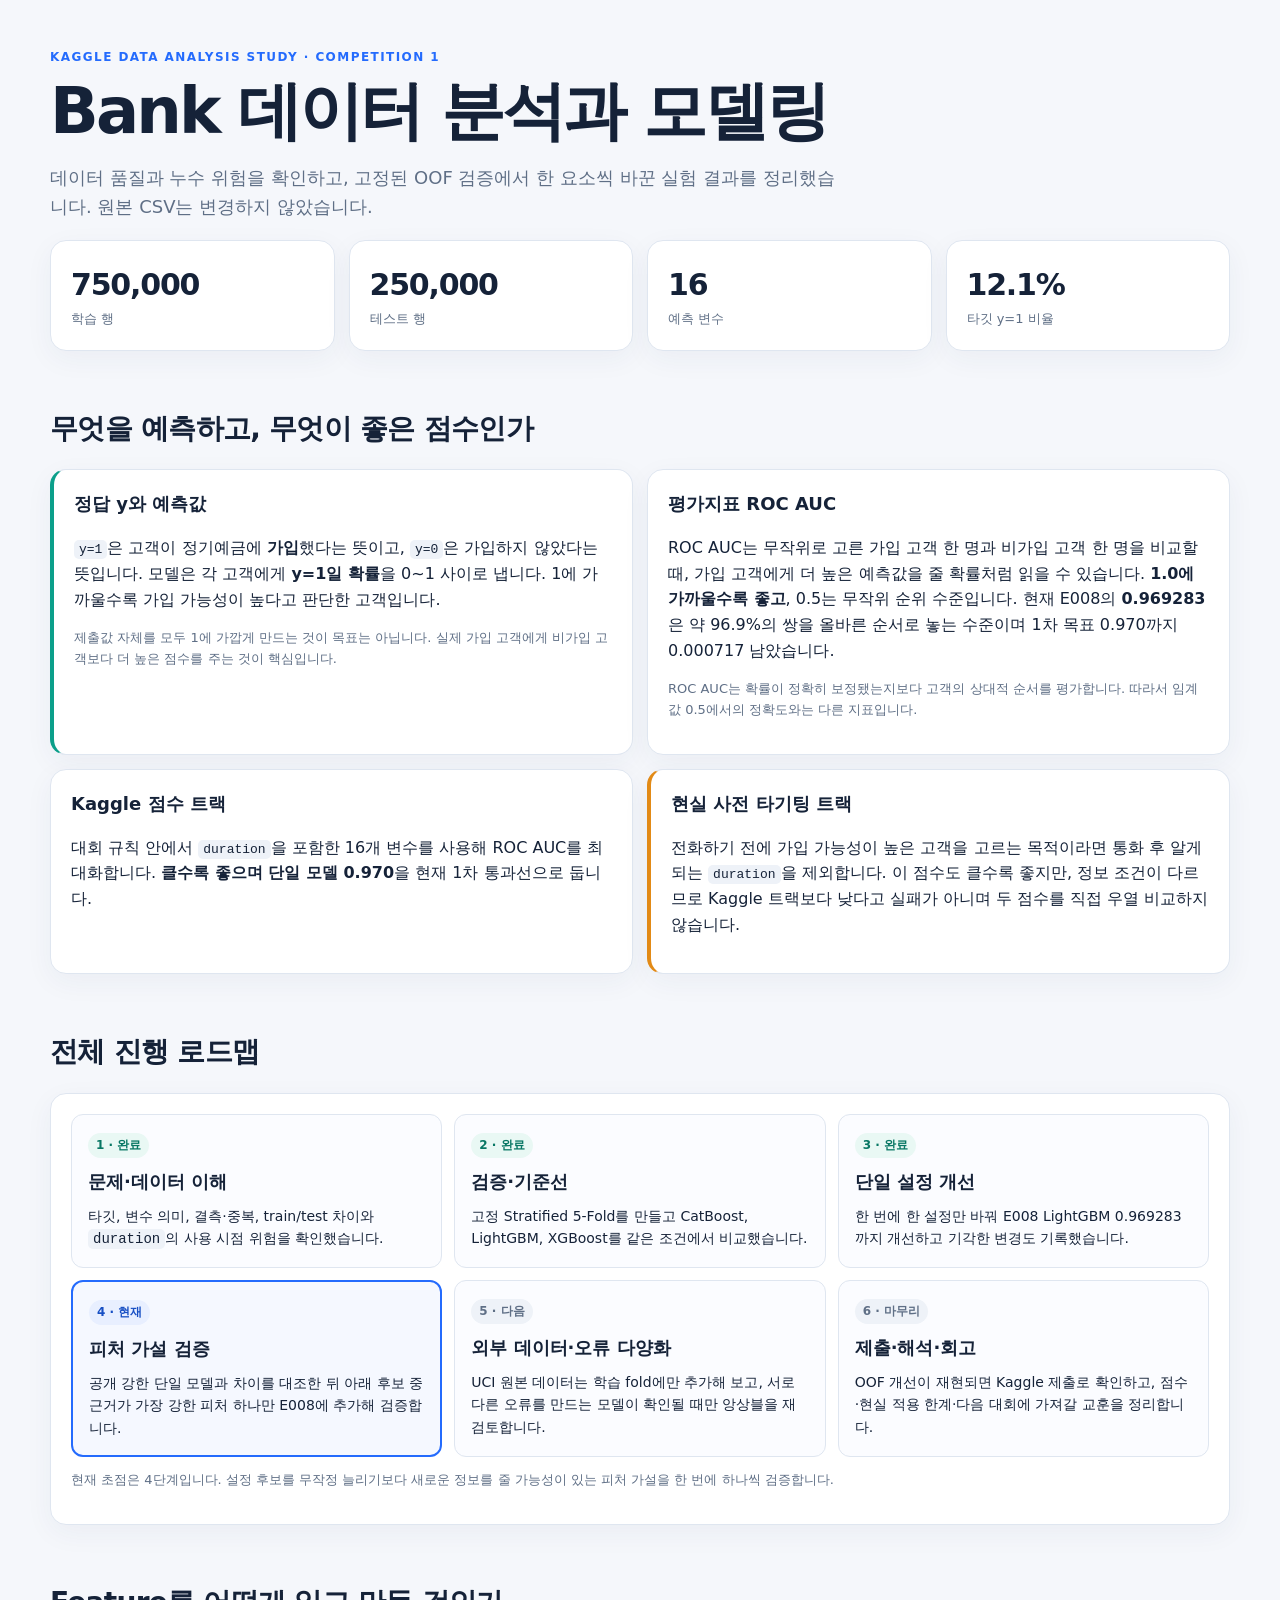
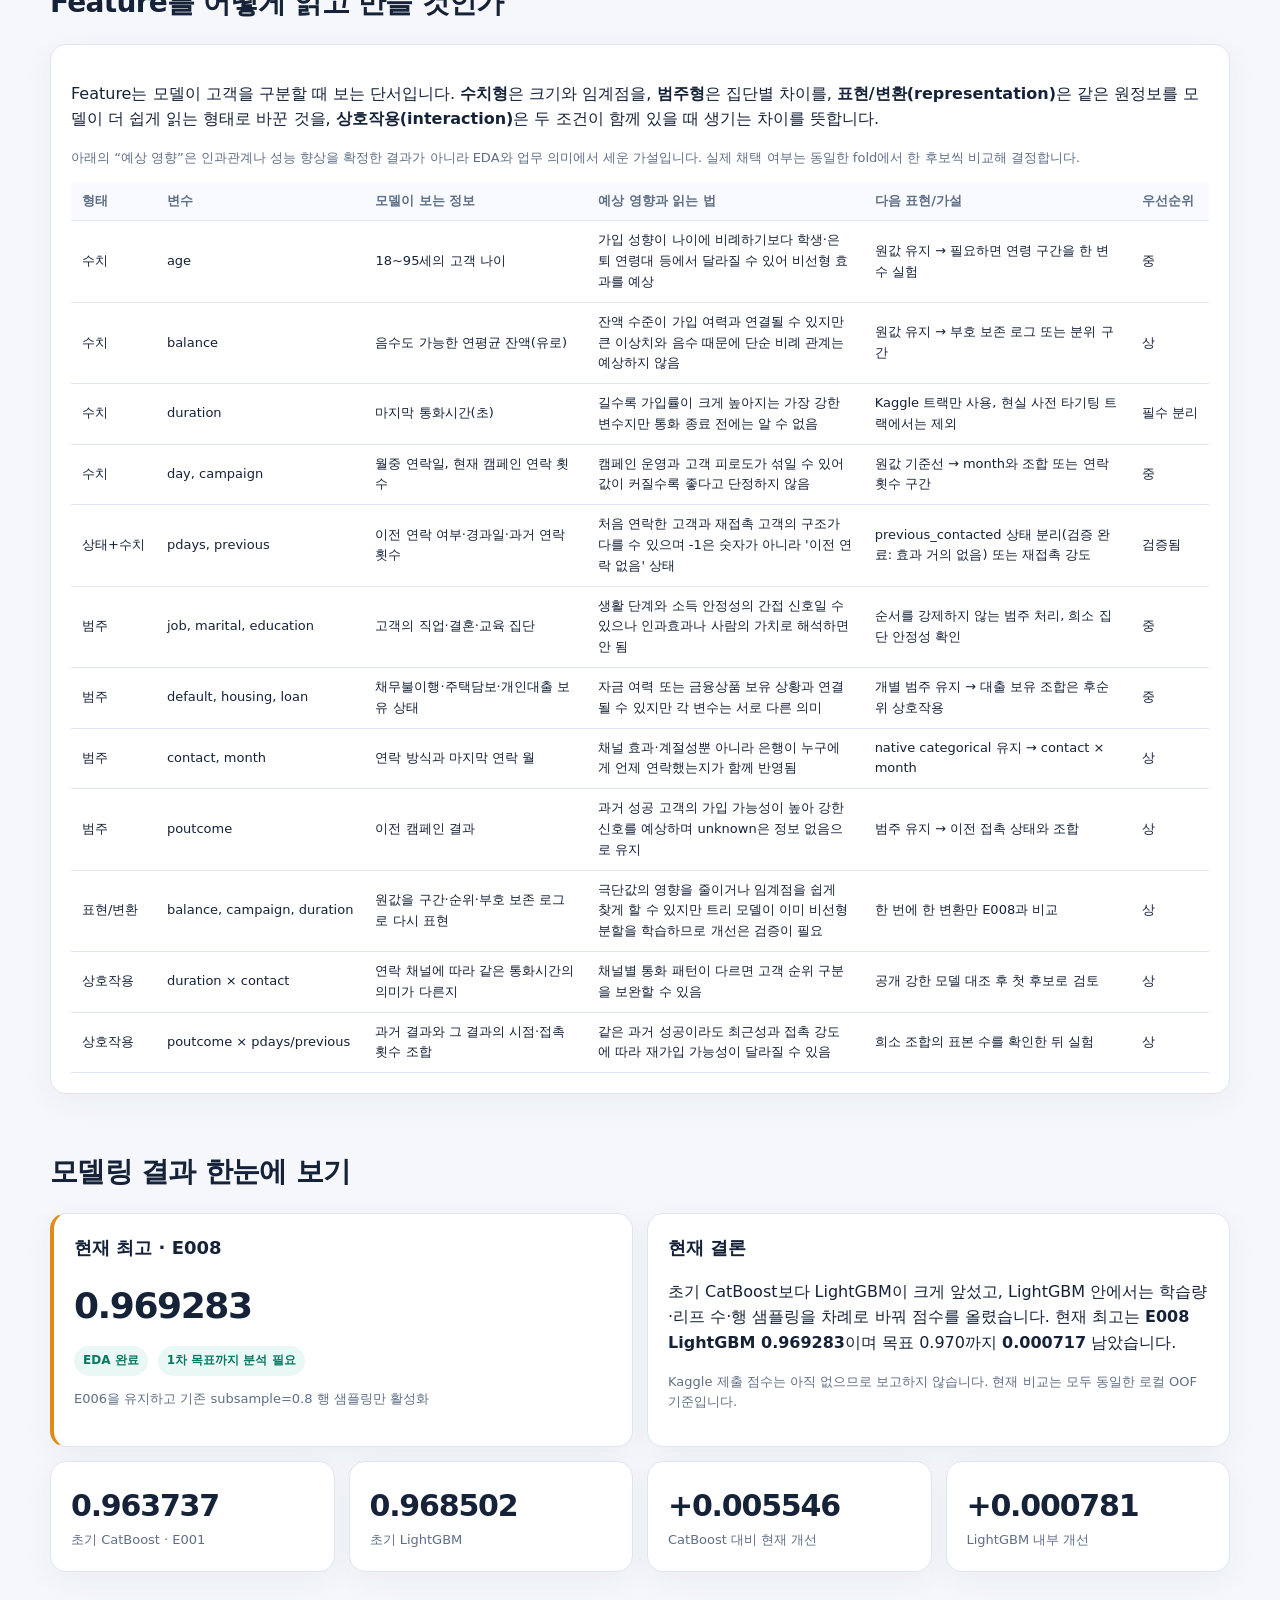
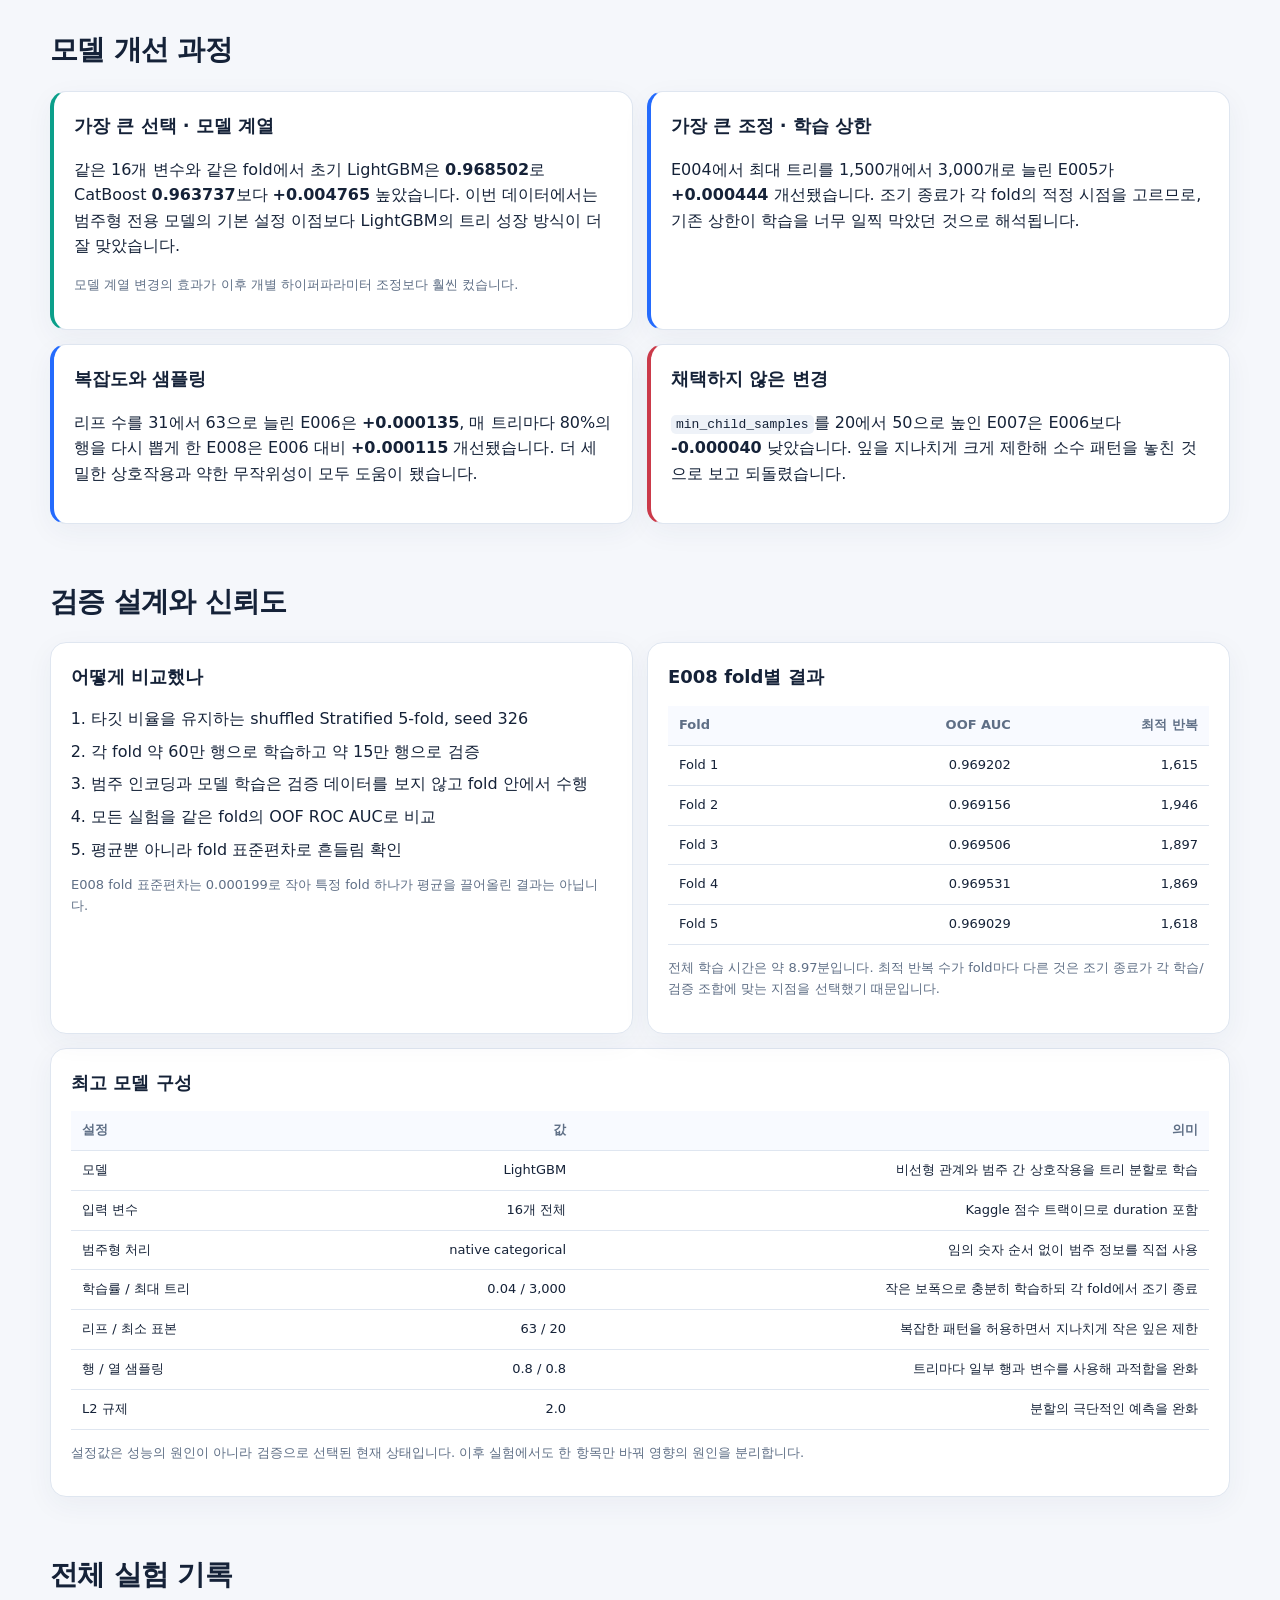
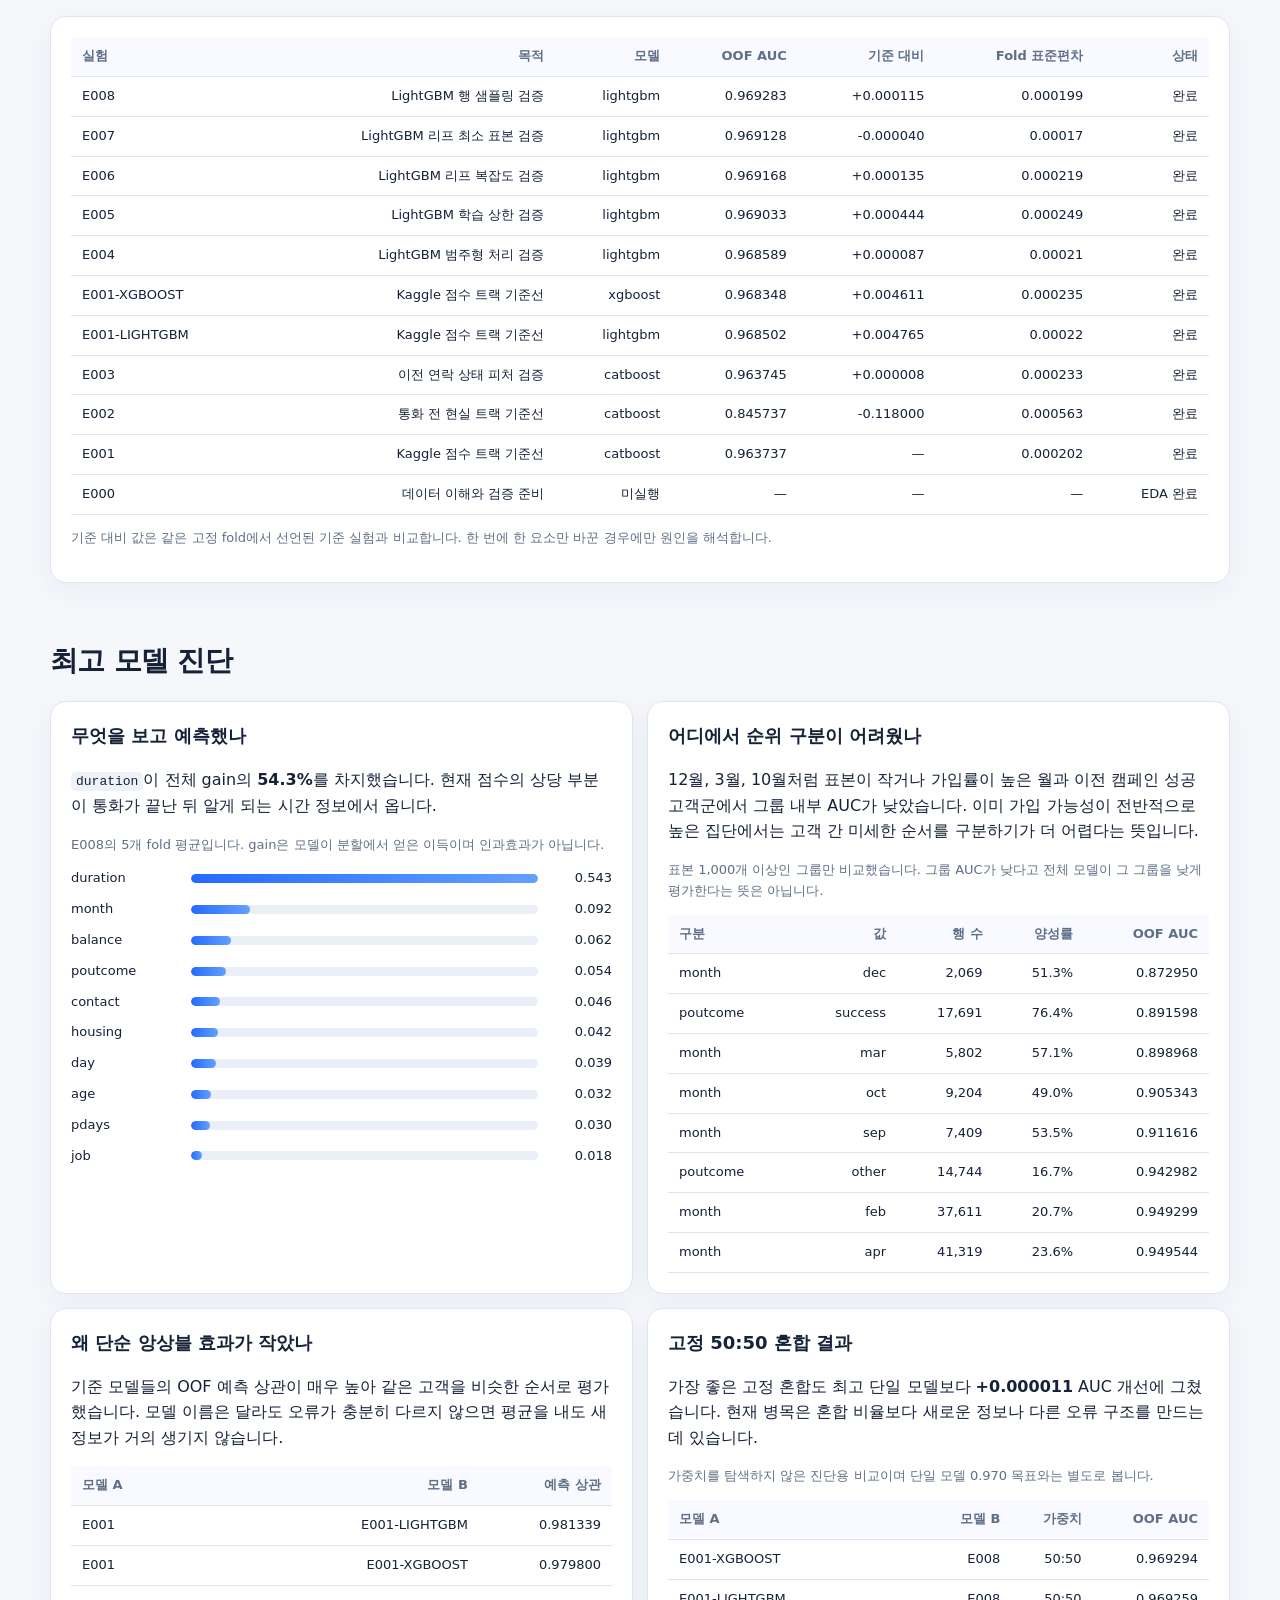
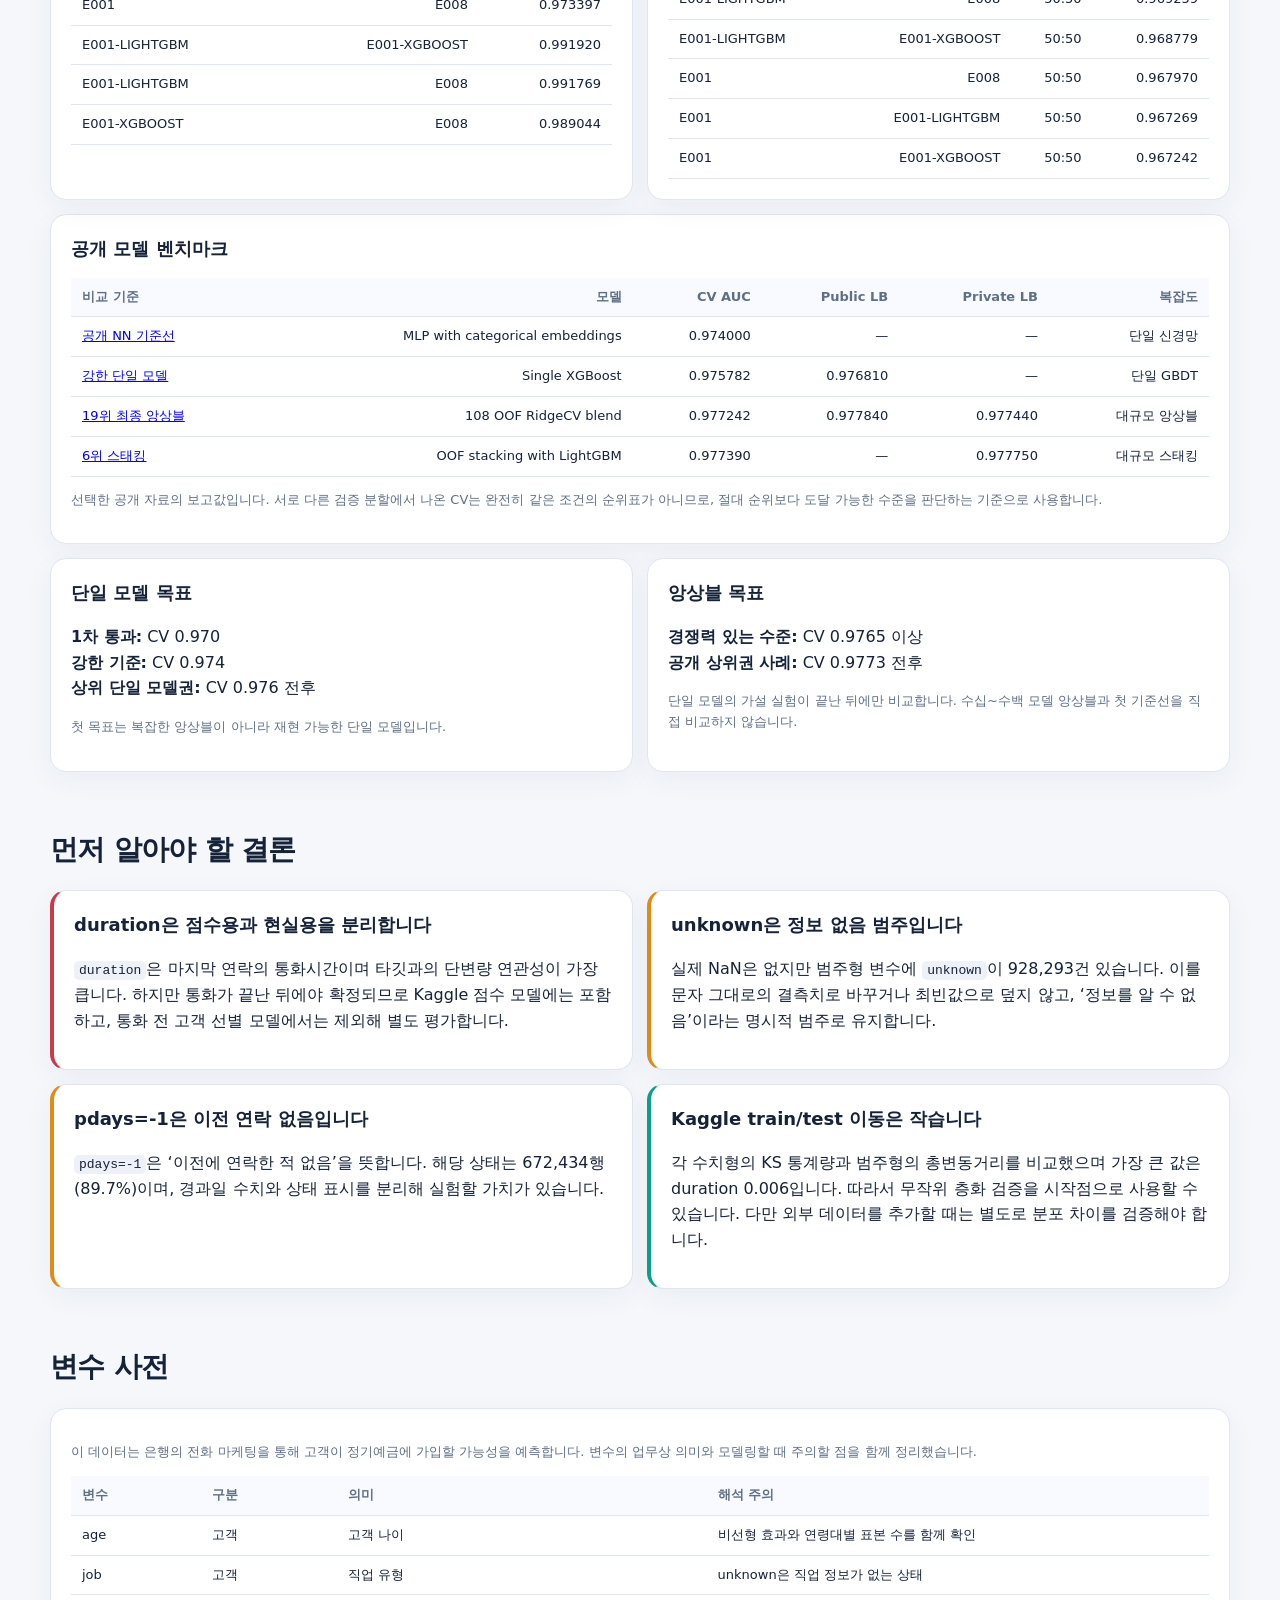
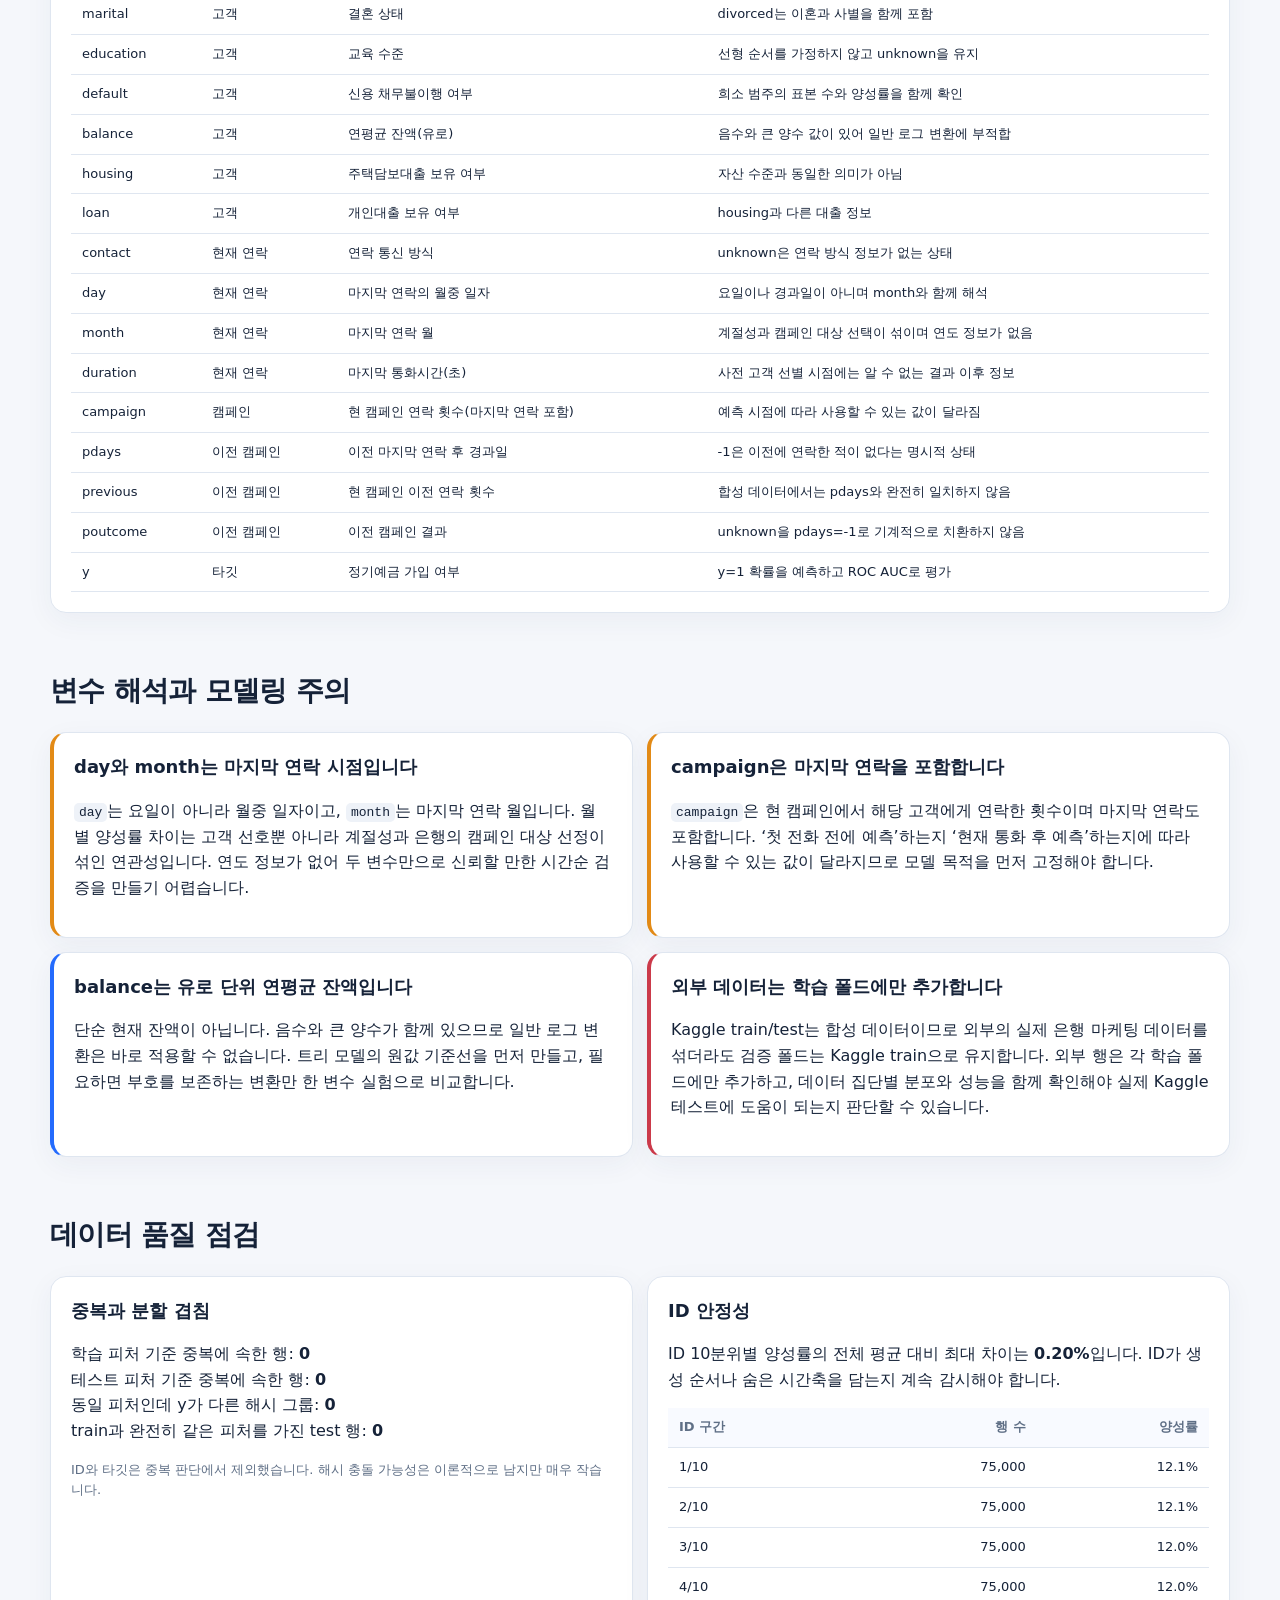
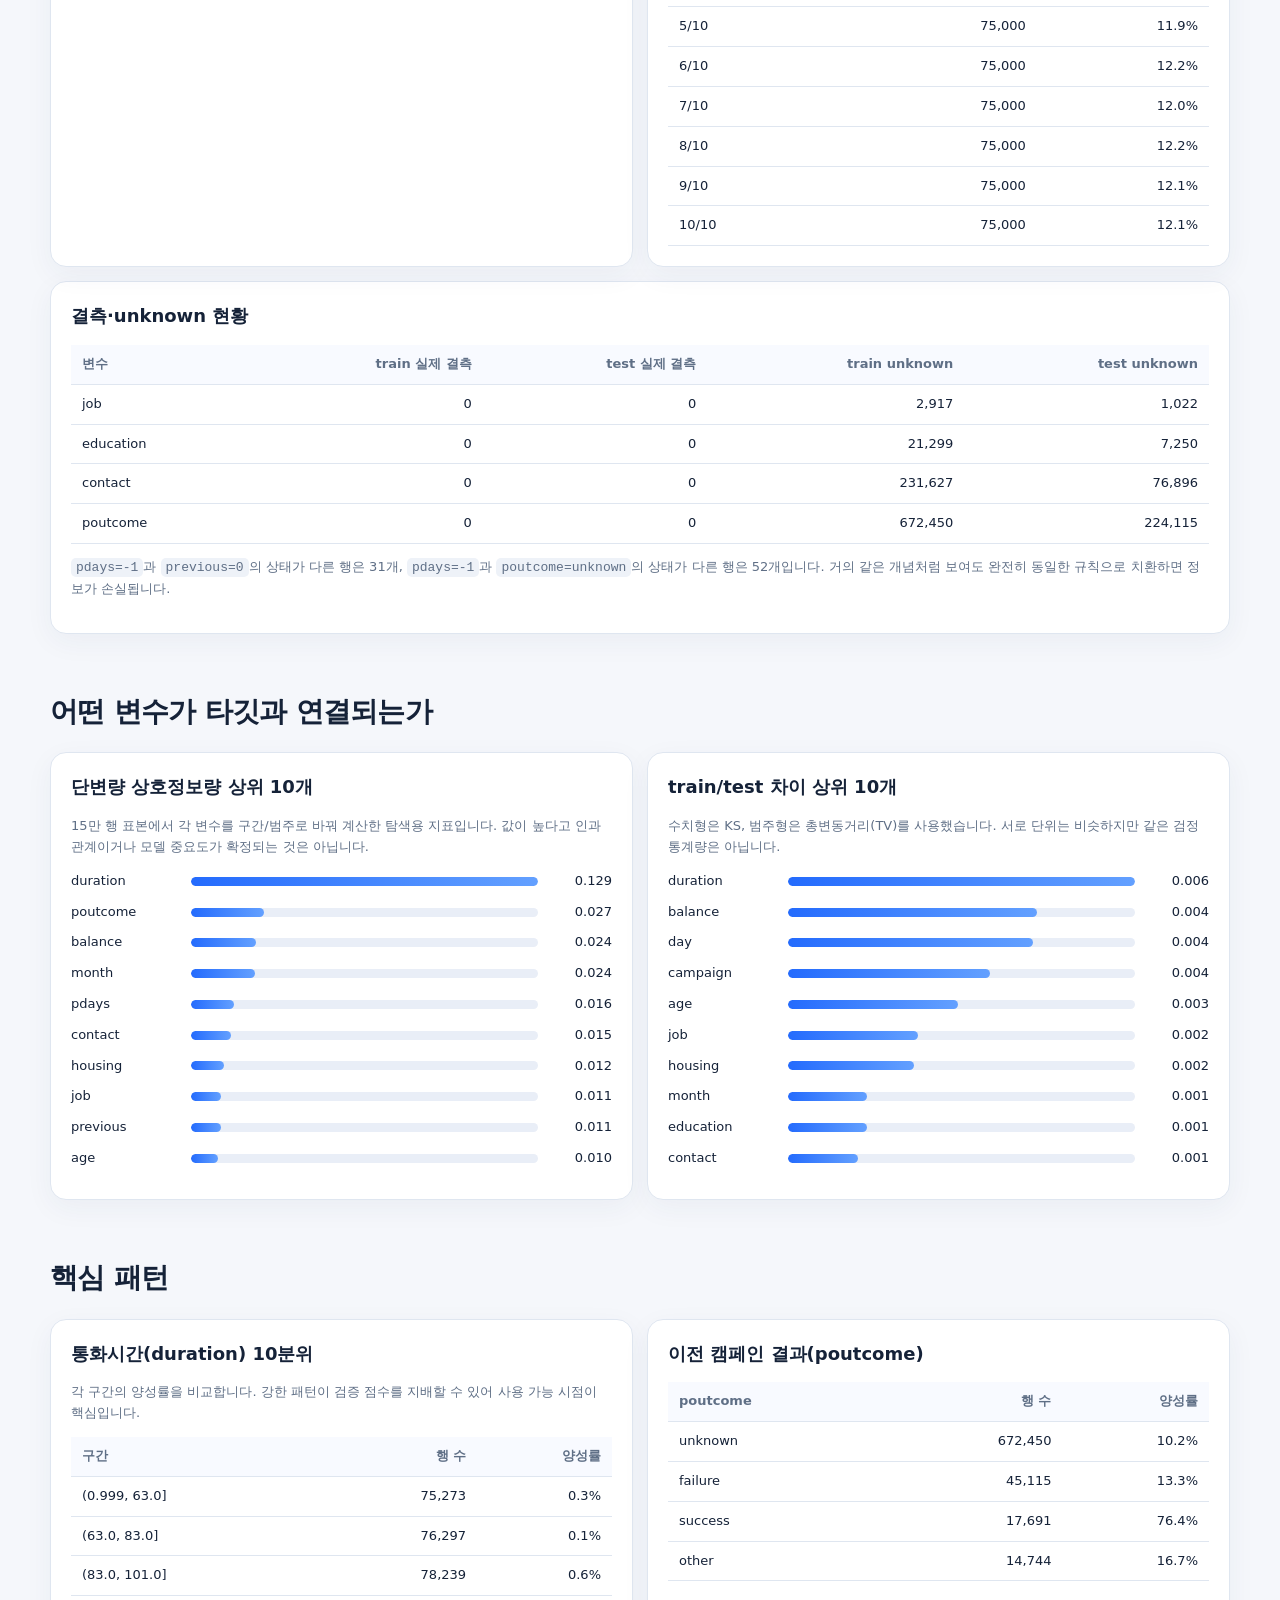
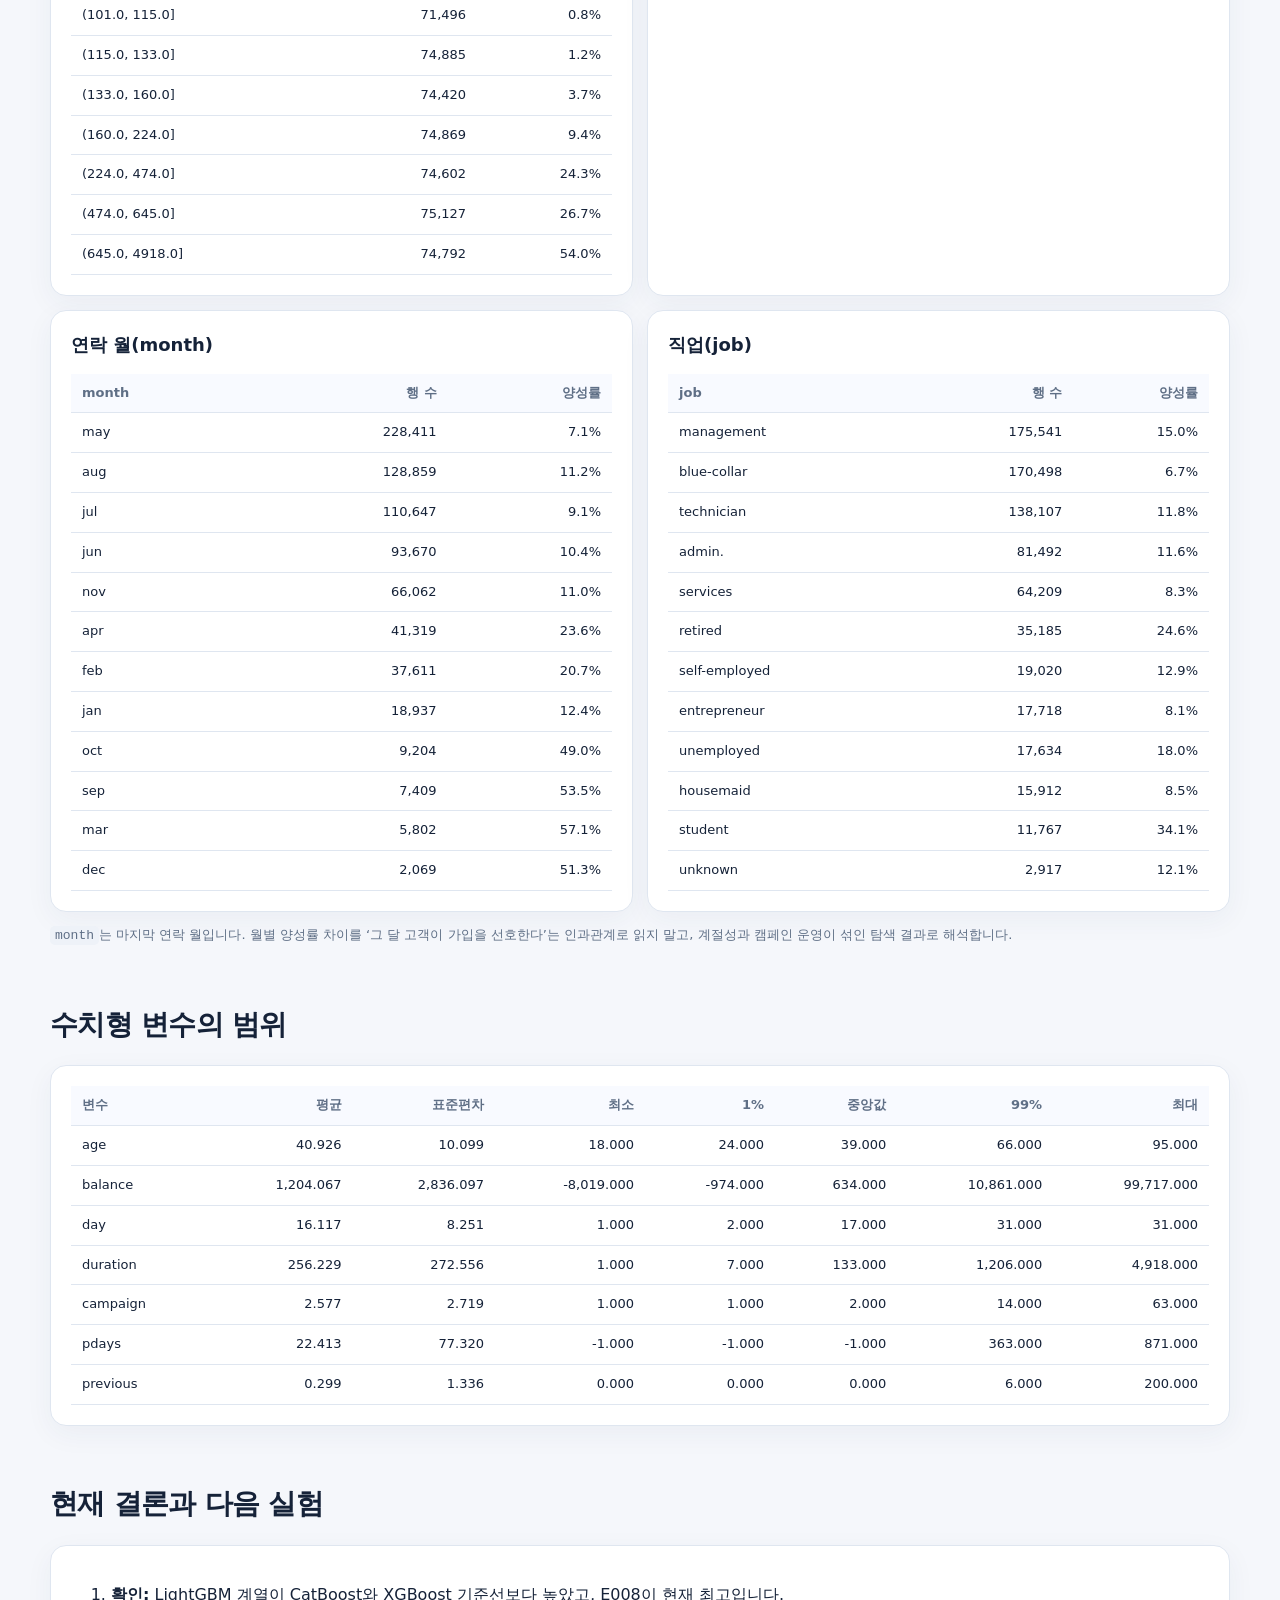
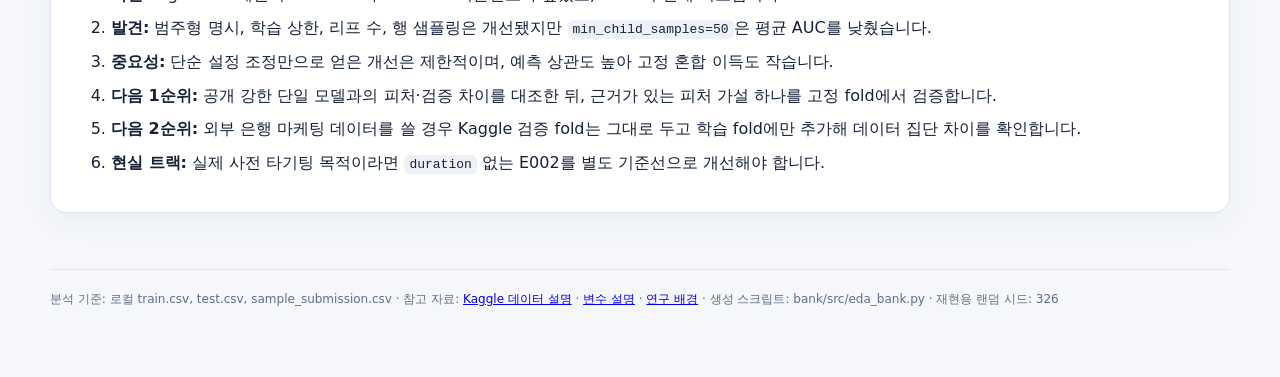
==== commit c0ca812d: "docs: explain bank features target and roadmap" ====
--- a/bank/docs/index.html
+++ b/bank/docs/index.html
@@ -8,13 +8,34 @@
     .finding{border-left:4px solid var(--blue)}.warning{border-left-color:var(--amber)}.risk{border-left-color:var(--red)}.good{border-left-color:var(--teal)}
     .status-line{display:flex;align-items:center;gap:10px;margin-top:12px}.pill{display:inline-flex;padding:5px 9px;border-radius:999px;background:#e9f8f4;color:#087764;font-size:12px;font-weight:800}.pending{background:#fff3df;color:#9a5a05}.score-empty{font-size:36px;font-weight:800;letter-spacing:-.04em}.rule-list{margin:0;padding-left:20px}.rule-list li{margin:7px 0}
     .table-wrap{overflow-x:auto}table{width:100%;border-collapse:collapse;font-size:13px}th,td{padding:9px 11px;border-bottom:1px solid var(--line);text-align:right;white-space:nowrap}th{color:var(--muted);font-weight:700;background:#f8faff}th:first-child,td:first-child{text-align:left}.dictionary th,.dictionary td{text-align:left}.dictionary td:nth-child(3),.dictionary td:nth-child(4){white-space:normal;min-width:220px}
+    .feature-guide td:nth-child(4),.feature-guide td:nth-child(5){white-space:normal;min-width:260px}.roadmap{display:grid;grid-template-columns:repeat(3,1fr);gap:12px}.road-step{border:1px solid var(--line);border-radius:12px;padding:16px;background:#fbfcff}.road-step span{display:inline-flex;margin-bottom:10px;padding:3px 8px;border-radius:999px;font-size:12px;font-weight:800}.road-step h3{margin-bottom:8px}.road-step p{margin:0;font-size:14px}.road-step.done span{background:#e9f8f4;color:#087764}.road-step.now{border:2px solid var(--blue);background:#f5f8ff}.road-step.now span{background:#e8efff;color:#174fc4}.road-step.next span{background:#eef2f8;color:var(--muted)}
     .bar-row{display:grid;grid-template-columns:110px 1fr 64px;gap:10px;align-items:center;margin:10px 0;font-size:13px}.bar-track{height:9px;background:#e9eef7;border-radius:9px;overflow:hidden}.bar-track span{display:block;height:100%;background:linear-gradient(90deg,var(--blue),#63a0ff);border-radius:9px}.bar-value{text-align:right;font-variant-numeric:tabular-nums}
     code{background:#eef2f8;padding:2px 5px;border-radius:5px}ol li{margin:8px 0}.small{font-size:12px;color:var(--muted)}footer{margin-top:56px;padding-top:20px;border-top:1px solid var(--line);color:var(--muted);font-size:12px}
-    @media(max-width:820px){.grid,.two{grid-template-columns:1fr 1fr}}@media(max-width:560px){main{padding-top:28px}.grid,.two{grid-template-columns:1fr}.bar-row{grid-template-columns:88px 1fr 58px}h2{margin-top:42px}}
+    @media(max-width:820px){.grid,.two{grid-template-columns:1fr 1fr}.roadmap{grid-template-columns:repeat(2,1fr)}}@media(max-width:560px){main{padding-top:28px}.grid,.two,.roadmap{grid-template-columns:1fr}.bar-row{grid-template-columns:88px 1fr 58px}h2{margin-top:42px}}
     </style></head>
-    <body><a href="../" aria-label="Data Study 전체 대회" style="position:fixed;z-index:20;top:12px;right:16px;padding:8px 12px;border-radius:999px;background:#fff;color:#176b9c;text-decoration:none;font:700 13px/1.2 system-ui;box-shadow:0 3px 14px rgba(16,39,63,.16)">← 전체 대회</a><main><div class="eyebrow">Kaggle Data Analysis Study · Competition 1</div><h1>Bank 데이터 분석과 모델링</h1>
+    <body><main><div class="eyebrow">Kaggle Data Analysis Study · Competition 1</div><h1>Bank 데이터 분석과 모델링</h1>
     <p class="lead">데이터 품질과 누수 위험을 확인하고, 고정된 OOF 검증에서 한 요소씩 바꾼 실험 결과를 정리했습니다. 원본 CSV는 변경하지 않았습니다.</p>
     <section class="grid"><div class="card"><div class="metric">750,000</div><div class="label">학습 행</div></div><div class="card"><div class="metric">250,000</div><div class="label">테스트 행</div></div><div class="card"><div class="metric">16</div><div class="label">예측 변수</div></div><div class="card"><div class="metric">12.1%</div><div class="label">타깃 y=1 비율</div></div></section>
+
+    <h2>무엇을 예측하고, 무엇이 좋은 점수인가</h2><section class="grid two">
+      <article class="finding good"><h3>정답 y와 예측값</h3><p><code>y=1</code>은 고객이 정기예금에 <strong>가입</strong>했다는 뜻이고, <code>y=0</code>은 가입하지 않았다는 뜻입니다. 모델은 각 고객에게 <strong>y=1일 확률</strong>을 0~1 사이로 냅니다. 1에 가까울수록 가입 가능성이 높다고 판단한 고객입니다.</p><p class="note">제출값 자체를 모두 1에 가깝게 만드는 것이 목표는 아닙니다. 실제 가입 고객에게 비가입 고객보다 더 높은 점수를 주는 것이 핵심입니다.</p></article>
+      <article><h3>평가지표 ROC AUC</h3><p>ROC AUC는 무작위로 고른 가입 고객 한 명과 비가입 고객 한 명을 비교할 때, 가입 고객에게 더 높은 예측값을 줄 확률처럼 읽을 수 있습니다. <strong>1.0에 가까울수록 좋고</strong>, 0.5는 무작위 순위 수준입니다. 현재 E008의 <strong>0.969283</strong>은 약 96.9%의 쌍을 올바른 순서로 놓는 수준이며 1차 목표 0.970까지 0.000717 남았습니다.</p><p class="note">ROC AUC는 확률이 정확히 보정됐는지보다 고객의 상대적 순서를 평가합니다. 따라서 임계값 0.5에서의 정확도와는 다른 지표입니다.</p></article>
+    </section>
+    <section class="grid two" style="margin-top:14px">
+      <article><h3>Kaggle 점수 트랙</h3><p>대회 규칙 안에서 <code>duration</code>을 포함한 16개 변수를 사용해 ROC AUC를 최대화합니다. <strong>클수록 좋으며 단일 모델 0.970</strong>을 현재 1차 통과선으로 둡니다.</p></article>
+      <article class="finding warning"><h3>현실 사전 타기팅 트랙</h3><p>전화하기 전에 가입 가능성이 높은 고객을 고르는 목적이라면 통화 후 알게 되는 <code>duration</code>을 제외합니다. 이 점수도 클수록 좋지만, 정보 조건이 다르므로 Kaggle 트랙보다 낮다고 실패가 아니며 두 점수를 직접 우열 비교하지 않습니다.</p></article>
+    </section>
+
+    <h2>전체 진행 로드맵</h2><article><div class="roadmap">
+      <div class="road-step done"><span>1 · 완료</span><h3>문제·데이터 이해</h3><p>타깃, 변수 의미, 결측·중복, train/test 차이와 <code>duration</code>의 사용 시점 위험을 확인했습니다.</p></div>
+      <div class="road-step done"><span>2 · 완료</span><h3>검증·기준선</h3><p>고정 Stratified 5-Fold를 만들고 CatBoost, LightGBM, XGBoost를 같은 조건에서 비교했습니다.</p></div>
+      <div class="road-step done"><span>3 · 완료</span><h3>단일 설정 개선</h3><p>한 번에 한 설정만 바꿔 E008 LightGBM 0.969283까지 개선하고 기각한 변경도 기록했습니다.</p></div>
+      <div class="road-step now"><span>4 · 현재</span><h3>피처 가설 검증</h3><p>공개 강한 단일 모델과 차이를 대조한 뒤 아래 후보 중 근거가 가장 강한 피처 하나만 E008에 추가해 검증합니다.</p></div>
+      <div class="road-step next"><span>5 · 다음</span><h3>외부 데이터·오류 다양화</h3><p>UCI 원본 데이터는 학습 fold에만 추가해 보고, 서로 다른 오류를 만드는 모델이 확인될 때만 앙상블을 재검토합니다.</p></div>
+      <div class="road-step next"><span>6 · 마무리</span><h3>제출·해석·회고</h3><p>OOF 개선이 재현되면 Kaggle 제출로 확인하고, 점수·현실 적용 한계·다음 대회에 가져갈 교훈을 정리합니다.</p></div>
+    </div><p class="note">현재 초점은 4단계입니다. 설정 후보를 무작정 늘리기보다 새로운 정보를 줄 가능성이 있는 피처 가설을 한 번에 하나씩 검증합니다.</p></article>
+
+    <h2>Feature를 어떻게 읽고 만들 것인가</h2><article><p>Feature는 모델이 고객을 구분할 때 보는 단서입니다. <strong>수치형</strong>은 크기와 임계점을, <strong>범주형</strong>은 집단별 차이를, <strong>표현/변환(representation)</strong>은 같은 원정보를 모델이 더 쉽게 읽는 형태로 바꾼 것을, <strong>상호작용(interaction)</strong>은 두 조건이 함께 있을 때 생기는 차이를 뜻합니다.</p><p class="note">아래의 “예상 영향”은 인과관계나 성능 향상을 확정한 결과가 아니라 EDA와 업무 의미에서 세운 가설입니다. 실제 채택 여부는 동일한 fold에서 한 후보씩 비교해 결정합니다.</p><div class="table-wrap"><table class="dictionary feature-guide"><thead><tr><th>형태</th><th>변수</th><th>모델이 보는 정보</th><th>예상 영향과 읽는 법</th><th>다음 표현/가설</th><th>우선순위</th></tr></thead><tbody><tr><td>수치</td><td>age</td><td>18~95세의 고객 나이</td><td>가입 성향이 나이에 비례하기보다 학생·은퇴 연령대 등에서 달라질 수 있어 비선형 효과를 예상</td><td>원값 유지 → 필요하면 연령 구간을 한 변수 실험</td><td>중</td></tr><tr><td>수치</td><td>balance</td><td>음수도 가능한 연평균 잔액(유로)</td><td>잔액 수준이 가입 여력과 연결될 수 있지만 큰 이상치와 음수 때문에 단순 비례 관계는 예상하지 않음</td><td>원값 유지 → 부호 보존 로그 또는 분위 구간</td><td>상</td></tr><tr><td>수치</td><td>duration</td><td>마지막 통화시간(초)</td><td>길수록 가입률이 크게 높아지는 가장 강한 변수지만 통화 종료 전에는 알 수 없음</td><td>Kaggle 트랙만 사용, 현실 사전 타기팅 트랙에서는 제외</td><td>필수 분리</td></tr><tr><td>수치</td><td>day, campaign</td><td>월중 연락일, 현재 캠페인 연락 횟수</td><td>캠페인 운영과 고객 피로도가 섞일 수 있어 값이 커질수록 좋다고 단정하지 않음</td><td>원값 기준선 → month와 조합 또는 연락 횟수 구간</td><td>중</td></tr><tr><td>상태+수치</td><td>pdays, previous</td><td>이전 연락 여부·경과일·과거 연락 횟수</td><td>처음 연락한 고객과 재접촉 고객의 구조가 다를 수 있으며 -1은 숫자가 아니라 &#x27;이전 연락 없음&#x27; 상태</td><td>previous_contacted 상태 분리(검증 완료: 효과 거의 없음) 또는 재접촉 강도</td><td>검증됨</td></tr><tr><td>범주</td><td>job, marital, education</td><td>고객의 직업·결혼·교육 집단</td><td>생활 단계와 소득 안정성의 간접 신호일 수 있으나 인과효과나 사람의 가치로 해석하면 안 됨</td><td>순서를 강제하지 않는 범주 처리, 희소 집단 안정성 확인</td><td>중</td></tr><tr><td>범주</td><td>default, housing, loan</td><td>채무불이행·주택담보·개인대출 보유 상태</td><td>자금 여력 또는 금융상품 보유 상황과 연결될 수 있지만 각 변수는 서로 다른 의미</td><td>개별 범주 유지 → 대출 보유 조합은 후순위 상호작용</td><td>중</td></tr><tr><td>범주</td><td>contact, month</td><td>연락 방식과 마지막 연락 월</td><td>채널 효과·계절성뿐 아니라 은행이 누구에게 언제 연락했는지가 함께 반영됨</td><td>native categorical 유지 → contact × month</td><td>상</td></tr><tr><td>범주</td><td>poutcome</td><td>이전 캠페인 결과</td><td>과거 성공 고객의 가입 가능성이 높아 강한 신호를 예상하며 unknown은 정보 없음으로 유지</td><td>범주 유지 → 이전 접촉 상태와 조합</td><td>상</td></tr><tr><td>표현/변환</td><td>balance, campaign, duration</td><td>원값을 구간·순위·부호 보존 로그로 다시 표현</td><td>극단값의 영향을 줄이거나 임계점을 쉽게 찾게 할 수 있지만 트리 모델이 이미 비선형 분할을 학습하므로 개선은 검증이 필요</td><td>한 번에 한 변환만 E008과 비교</td><td>상</td></tr><tr><td>상호작용</td><td>duration × contact</td><td>연락 채널에 따라 같은 통화시간의 의미가 다른지</td><td>채널별 통화 패턴이 다르면 고객 순위 구분을 보완할 수 있음</td><td>공개 강한 모델 대조 후 첫 후보로 검토</td><td>상</td></tr><tr><td>상호작용</td><td>poutcome × pdays/previous</td><td>과거 결과와 그 결과의 시점·접촉 횟수 조합</td><td>같은 과거 성공이라도 최근성과 접촉 강도에 따라 재가입 가능성이 달라질 수 있음</td><td>희소 조합의 표본 수를 확인한 뒤 실험</td><td>상</td></tr></tbody></table></div></article>
 
     <h2>모델링 결과 한눈에 보기</h2><section class="grid two">
       <article class="finding warning"><h3>현재 최고 · E008</h3><div class="score-empty">0.969283</div><div class="status-line"><span class="pill">EDA 완료</span><span class="pill">1차 목표까지 분석 필요</span></div><p class="note">E006을 유지하고 기존 subsample=0.8 행 샘플링만 활성화</p></article>
